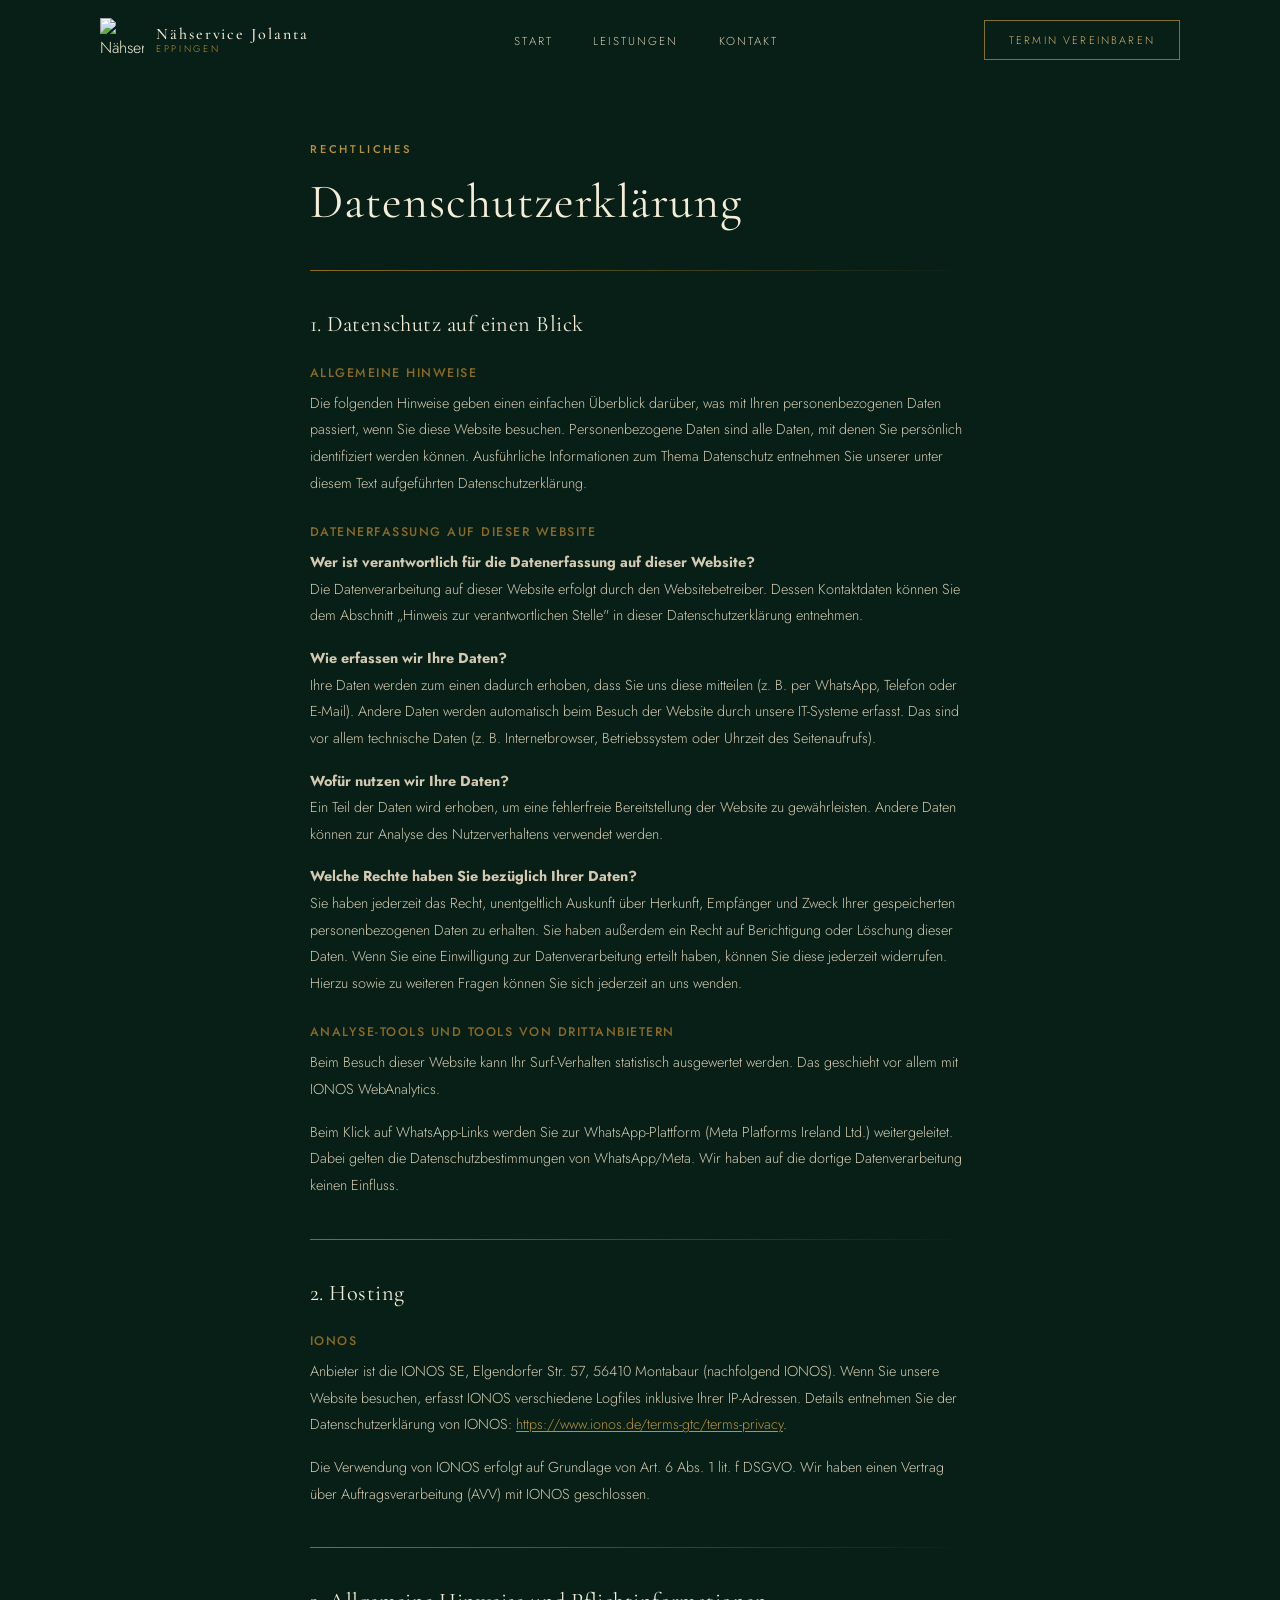
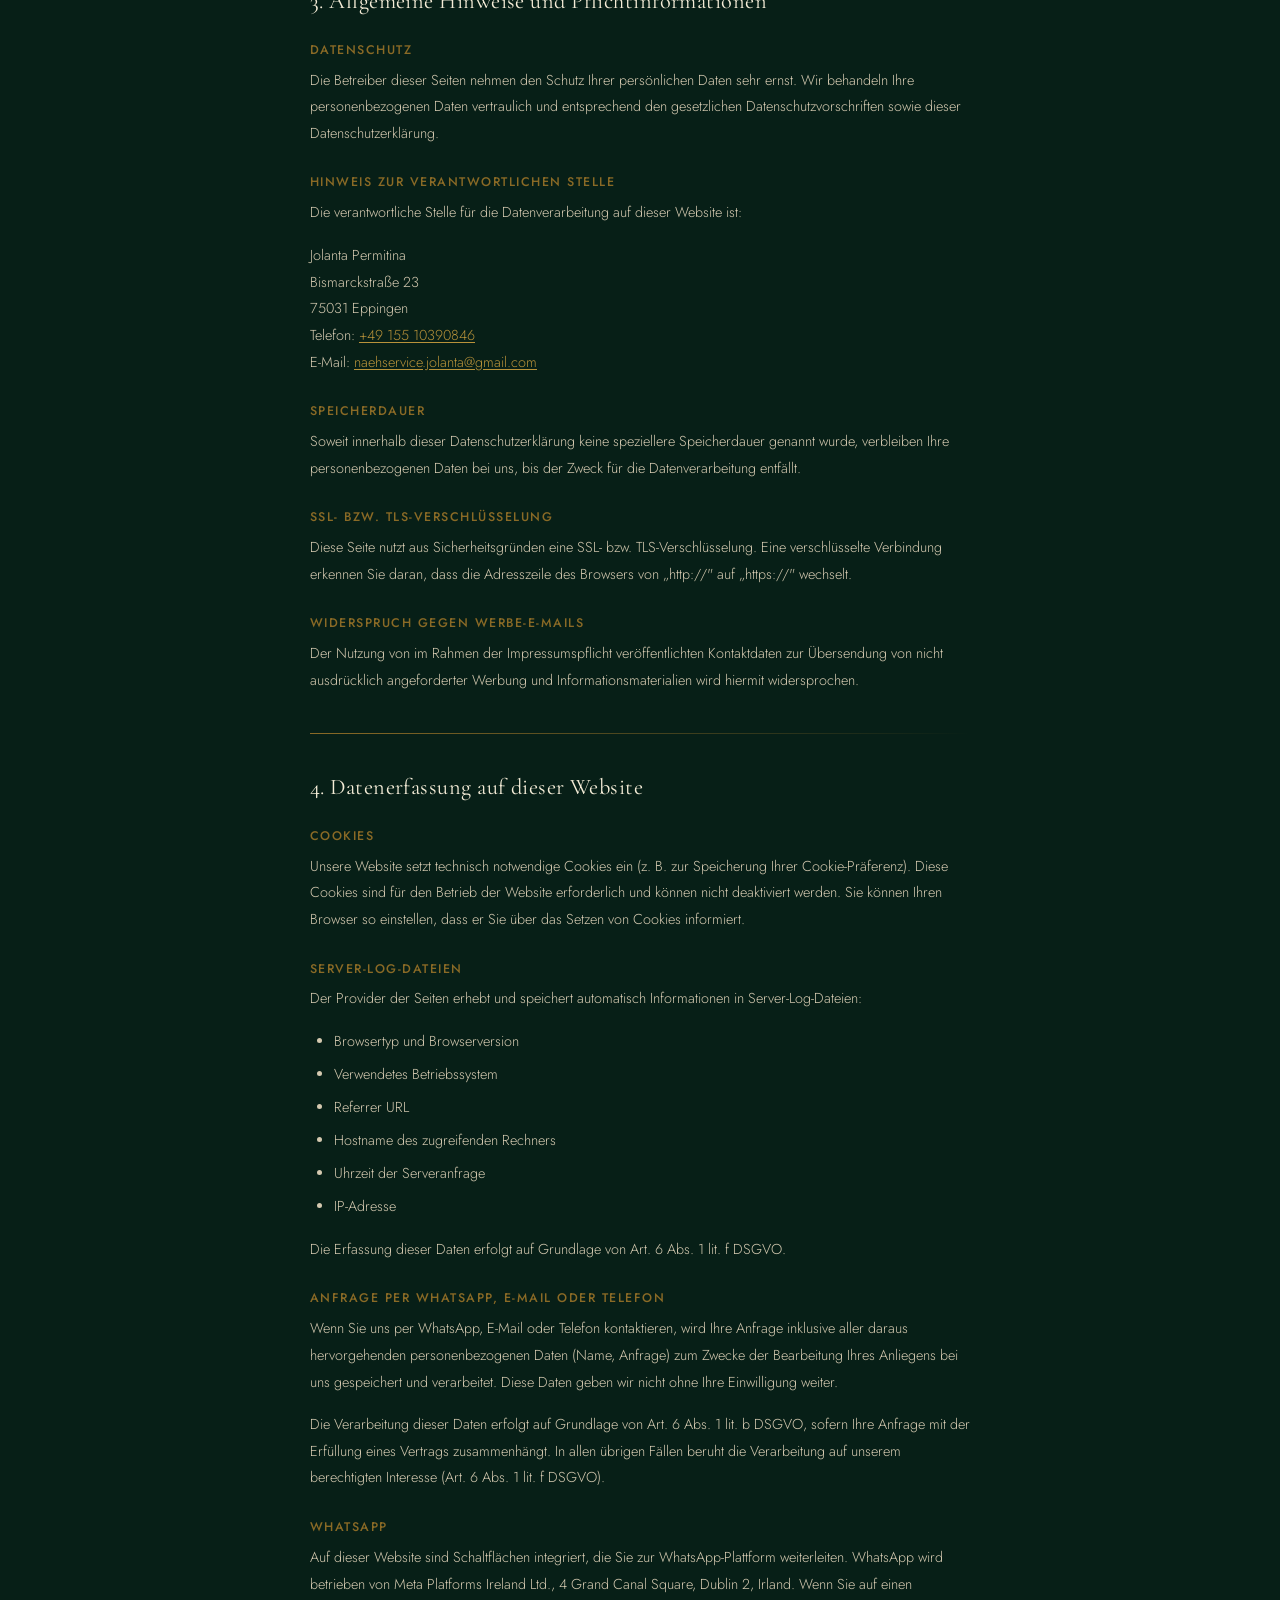
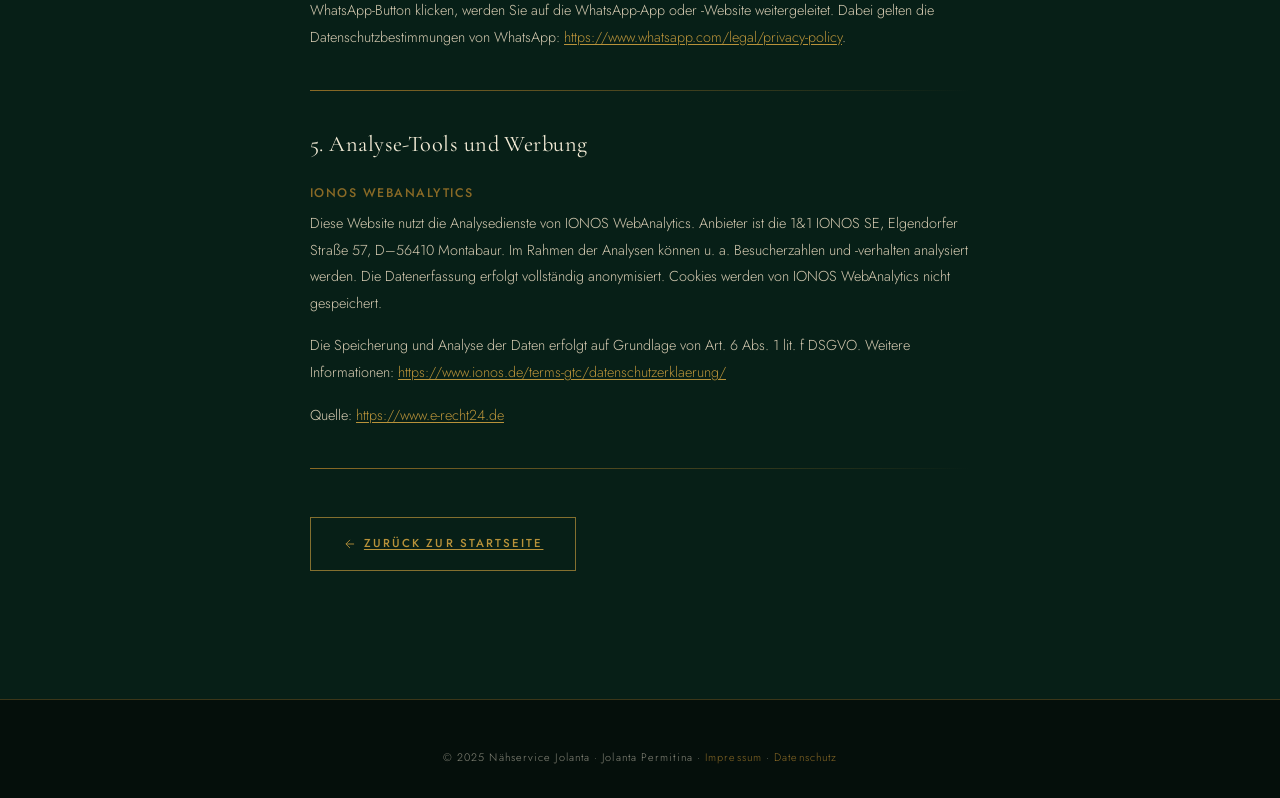
==== datenschutz.html @ b7816ca6 "feat: Premium website for Nähservice Jolanta Complete production-ready website (10,000€ boutique lev" ====
<!DOCTYPE html>
<html lang="de">
<head>
  <meta charset="UTF-8" />
  <meta name="viewport" content="width=device-width, initial-scale=1.0" />
  <title>Datenschutzerklärung · Nähservice Jolanta Eppingen</title>
  <meta name="description" content="Datenschutzerklärung von Nähservice Jolanta, Jolanta Permitina, Eppingen." />
  <meta name="robots" content="noindex, follow" />
  <link rel="canonical" href="https://naehservice-jolanta.de/datenschutz.html" />
  <link rel="icon" type="image/jpeg" href="assets/images/logo.jpg" />
  <link rel="preconnect" href="https://fonts.googleapis.com" />
  <link rel="preconnect" href="https://fonts.gstatic.com" crossorigin />
  <link rel="stylesheet" href="https://fonts.googleapis.com/css2?family=Cormorant+Garamond:ital,wght@0,300;0,400;0,500;1,400&family=Jost:wght@300;400;500&display=swap" />
  <link rel="stylesheet" href="assets/css/style.css" />
</head>
<body>

<nav id="nav" role="navigation" aria-label="Hauptnavigation">
  <div class="container nav-inner">
    <a href="index.html" class="nav-logo visible" aria-label="Zur Startseite">
      <img src="assets/images/logo.jpg" alt="Nähservice Jolanta Logo" width="44" height="44" />
      <div class="nav-logo-text">
        <span class="brand">Nähservice Jolanta</span>
        <span class="city">Eppingen</span>
      </div>
    </a>
    <ul class="nav-links" role="list">
      <li><a href="index.html#start">Start</a></li>
      <li><a href="index.html#leistungen">Leistungen</a></li>
      <li><a href="index.html#kontakt">Kontakt</a></li>
    </ul>
    <a href="index.html#kontakt" class="nav-cta">Termin vereinbaren</a>
    <button id="hamburger" class="hamburger" aria-label="Menü öffnen" aria-expanded="false" aria-controls="mobile-menu">
      <span></span><span></span><span></span>
    </button>
  </div>
</nav>

<div id="mobile-menu" role="dialog" aria-label="Navigation" aria-modal="true">
  <nav class="mobile-menu-links">
    <a href="index.html#start">Start</a>
    <a href="index.html#kontakt">Kontakt</a>
  </nav>
  <div class="mobile-menu-footer">
    <a href="impressum.html">Impressum</a>
    <a href="datenschutz.html">Datenschutz</a>
  </div>
</div>

<main class="legal-page">
  <div class="container legal-content">

    <span class="section-label">Rechtliches</span>
    <h1>Datenschutz&shy;erklärung</h1>
    <div class="legal-divider"></div>

    <h2>1. Datenschutz auf einen Blick</h2>

    <h3>Allgemeine Hinweise</h3>
    <p>
      Die folgenden Hinweise geben einen einfachen Überblick darüber, was mit Ihren personenbezogenen Daten
      passiert, wenn Sie diese Website besuchen. Personenbezogene Daten sind alle Daten, mit denen Sie
      persönlich identifiziert werden können. Ausführliche Informationen zum Thema Datenschutz entnehmen
      Sie unserer unter diesem Text aufgeführten Datenschutzerklärung.
    </p>

    <h3>Datenerfassung auf dieser Website</h3>
    <p>
      <strong>Wer ist verantwortlich für die Datenerfassung auf dieser Website?</strong><br />
      Die Datenverarbeitung auf dieser Website erfolgt durch den Websitebetreiber. Dessen Kontaktdaten
      können Sie dem Abschnitt „Hinweis zur verantwortlichen Stelle" in dieser Datenschutzerklärung entnehmen.
    </p>
    <p>
      <strong>Wie erfassen wir Ihre Daten?</strong><br />
      Ihre Daten werden zum einen dadurch erhoben, dass Sie uns diese mitteilen (z.&nbsp;B. per WhatsApp,
      Telefon oder E-Mail). Andere Daten werden automatisch beim Besuch der Website durch unsere
      IT-Systeme erfasst. Das sind vor allem technische Daten (z.&nbsp;B. Internetbrowser, Betriebssystem
      oder Uhrzeit des Seitenaufrufs).
    </p>
    <p>
      <strong>Wofür nutzen wir Ihre Daten?</strong><br />
      Ein Teil der Daten wird erhoben, um eine fehlerfreie Bereitstellung der Website zu gewährleisten.
      Andere Daten können zur Analyse des Nutzerverhaltens verwendet werden.
    </p>
    <p>
      <strong>Welche Rechte haben Sie bezüglich Ihrer Daten?</strong><br />
      Sie haben jederzeit das Recht, unentgeltlich Auskunft über Herkunft, Empfänger und Zweck Ihrer
      gespeicherten personenbezogenen Daten zu erhalten. Sie haben außerdem ein Recht auf Berichtigung
      oder Löschung dieser Daten. Wenn Sie eine Einwilligung zur Datenverarbeitung erteilt haben, können
      Sie diese jederzeit widerrufen. Hierzu sowie zu weiteren Fragen können Sie sich jederzeit an uns wenden.
    </p>

    <h3>Analyse-Tools und Tools von Drittanbietern</h3>
    <p>
      Beim Besuch dieser Website kann Ihr Surf-Verhalten statistisch ausgewertet werden. Das geschieht
      vor allem mit IONOS WebAnalytics.
    </p>
    <p>
      Beim Klick auf WhatsApp-Links werden Sie zur WhatsApp-Plattform (Meta Platforms Ireland Ltd.)
      weitergeleitet. Dabei gelten die Datenschutzbestimmungen von WhatsApp/Meta. Wir haben auf die
      dortige Datenverarbeitung keinen Einfluss.
    </p>

    <div class="legal-divider"></div>

    <h2>2. Hosting</h2>

    <h3>IONOS</h3>
    <p>
      Anbieter ist die IONOS SE, Elgendorfer Str. 57, 56410 Montabaur (nachfolgend IONOS). Wenn Sie
      unsere Website besuchen, erfasst IONOS verschiedene Logfiles inklusive Ihrer IP-Adressen.
      Details entnehmen Sie der Datenschutzerklärung von IONOS:
      <a href="https://www.ionos.de/terms-gtc/terms-privacy" target="_blank" rel="noopener noreferrer">https://www.ionos.de/terms-gtc/terms-privacy</a>.
    </p>
    <p>
      Die Verwendung von IONOS erfolgt auf Grundlage von Art. 6 Abs. 1 lit. f DSGVO. Wir haben einen
      Vertrag über Auftragsverarbeitung (AVV) mit IONOS geschlossen.
    </p>

    <div class="legal-divider"></div>

    <h2>3. Allgemeine Hinweise und Pflichtinformationen</h2>

    <h3>Datenschutz</h3>
    <p>
      Die Betreiber dieser Seiten nehmen den Schutz Ihrer persönlichen Daten sehr ernst. Wir behandeln Ihre
      personenbezogenen Daten vertraulich und entsprechend den gesetzlichen Datenschutzvorschriften sowie
      dieser Datenschutzerklärung.
    </p>

    <h3>Hinweis zur verantwortlichen Stelle</h3>
    <p>
      Die verantwortliche Stelle für die Datenverarbeitung auf dieser Website ist:
    </p>
    <p>
      Jolanta Permitina<br />
      Bismarckstraße 23<br />
      75031 Eppingen<br />
      Telefon: <a href="tel:+4915510390846">+49 155 10390846</a><br />
      E-Mail: <a href="mailto:naehservice.jolanta@gmail.com">naehservice.jolanta@gmail.com</a>
    </p>

    <h3>Speicherdauer</h3>
    <p>
      Soweit innerhalb dieser Datenschutzerklärung keine speziellere Speicherdauer genannt wurde,
      verbleiben Ihre personenbezogenen Daten bei uns, bis der Zweck für die Datenverarbeitung entfällt.
    </p>

    <h3>SSL- bzw. TLS-Verschlüsselung</h3>
    <p>
      Diese Seite nutzt aus Sicherheitsgründen eine SSL- bzw. TLS-Verschlüsselung. Eine verschlüsselte
      Verbindung erkennen Sie daran, dass die Adresszeile des Browsers von „http://" auf „https://" wechselt.
    </p>

    <h3>Widerspruch gegen Werbe-E-Mails</h3>
    <p>
      Der Nutzung von im Rahmen der Impressumspflicht veröffentlichten Kontaktdaten zur Übersendung von
      nicht ausdrücklich angeforderter Werbung und Informationsmaterialien wird hiermit widersprochen.
    </p>

    <div class="legal-divider"></div>

    <h2>4. Datenerfassung auf dieser Website</h2>

    <h3>Cookies</h3>
    <p>
      Unsere Website setzt technisch notwendige Cookies ein (z.&nbsp;B. zur Speicherung Ihrer Cookie-Präferenz).
      Diese Cookies sind für den Betrieb der Website erforderlich und können nicht deaktiviert werden.
      Sie können Ihren Browser so einstellen, dass er Sie über das Setzen von Cookies informiert.
    </p>

    <h3>Server-Log-Dateien</h3>
    <p>Der Provider der Seiten erhebt und speichert automatisch Informationen in Server-Log-Dateien:</p>
    <ul>
      <li>Browsertyp und Browserversion</li>
      <li>Verwendetes Betriebssystem</li>
      <li>Referrer URL</li>
      <li>Hostname des zugreifenden Rechners</li>
      <li>Uhrzeit der Serveranfrage</li>
      <li>IP-Adresse</li>
    </ul>
    <p>
      Die Erfassung dieser Daten erfolgt auf Grundlage von Art. 6 Abs. 1 lit. f DSGVO.
    </p>

    <h3>Anfrage per WhatsApp, E-Mail oder Telefon</h3>
    <p>
      Wenn Sie uns per WhatsApp, E-Mail oder Telefon kontaktieren, wird Ihre Anfrage inklusive aller daraus
      hervorgehenden personenbezogenen Daten (Name, Anfrage) zum Zwecke der Bearbeitung Ihres Anliegens
      bei uns gespeichert und verarbeitet. Diese Daten geben wir nicht ohne Ihre Einwilligung weiter.
    </p>
    <p>
      Die Verarbeitung dieser Daten erfolgt auf Grundlage von Art. 6 Abs. 1 lit. b DSGVO, sofern Ihre
      Anfrage mit der Erfüllung eines Vertrags zusammenhängt. In allen übrigen Fällen beruht die
      Verarbeitung auf unserem berechtigten Interesse (Art. 6 Abs. 1 lit. f DSGVO).
    </p>

    <h3>WhatsApp</h3>
    <p>
      Auf dieser Website sind Schaltflächen integriert, die Sie zur WhatsApp-Plattform weiterleiten.
      WhatsApp wird betrieben von Meta Platforms Ireland Ltd., 4 Grand Canal Square, Dublin 2, Irland.
      Wenn Sie auf einen WhatsApp-Button klicken, werden Sie auf die WhatsApp-App oder -Website
      weitergeleitet. Dabei gelten die Datenschutzbestimmungen von WhatsApp:
      <a href="https://www.whatsapp.com/legal/privacy-policy" target="_blank" rel="noopener noreferrer">https://www.whatsapp.com/legal/privacy-policy</a>.
    </p>

    <div class="legal-divider"></div>

    <h2>5. Analyse-Tools und Werbung</h2>

    <h3>IONOS WebAnalytics</h3>
    <p>
      Diese Website nutzt die Analysedienste von IONOS WebAnalytics. Anbieter ist die 1&amp;1 IONOS SE,
      Elgendorfer Straße 57, D–56410 Montabaur. Im Rahmen der Analysen können u.&nbsp;a. Besucherzahlen
      und -verhalten analysiert werden. Die Datenerfassung erfolgt vollständig anonymisiert.
      Cookies werden von IONOS WebAnalytics nicht gespeichert.
    </p>
    <p>
      Die Speicherung und Analyse der Daten erfolgt auf Grundlage von Art. 6 Abs. 1 lit. f DSGVO.
      Weitere Informationen:
      <a href="https://www.ionos.de/terms-gtc/datenschutzerklaerung/" target="_blank" rel="noopener noreferrer">https://www.ionos.de/terms-gtc/datenschutzerklaerung/</a>
    </p>
    <p>
      Quelle: <a href="https://www.e-recht24.de" target="_blank" rel="noopener noreferrer">https://www.e-recht24.de</a>
    </p>

    <div class="legal-divider"></div>

    <div style="margin-top: 3rem;">
      <a href="index.html" class="btn btn-outline" style="font-size:0.72rem;">
        <svg width="14" height="14" viewBox="0 0 24 24" fill="none" stroke="currentColor" stroke-width="1.5" aria-hidden="true">
          <path d="M19 12H5M5 12l7-7M5 12l7 7"/>
        </svg>
        <span>Zurück zur Startseite</span>
      </a>
    </div>

  </div>
</main>

<footer role="contentinfo">
  <div class="container footer-inner">
    <p class="footer-copy">
      &copy; 2025 Nähservice Jolanta · Jolanta Permitina ·
      <a href="impressum.html">Impressum</a> ·
      <a href="datenschutz.html">Datenschutz</a>
    </p>
  </div>
</footer>

<script src="assets/js/main.js"></script>
</body>
</html>
---- assets/css/style.css ----
/* ============================================================
   NÄHSERVICE JOLANTA — Premium Stylesheet
   naehservice-jolanta.de
   ============================================================ */

/* ── Fonts ── */
@import url('https://fonts.googleapis.com/css2?family=Cormorant+Garamond:ital,wght@0,300;0,400;0,500;0,600;0,700;1,300;1,400;1,500;1,600&family=Jost:wght@300;400;500&display=swap');

/* ── Custom Properties ── */
:root {
  --green-deepest:  #050F0B;
  --green-deep:     #071F17;
  --green-primary:  #0A3728;
  --green-mid:      #0D4332;
  --green-light:    #134D3A;
  --gold:           #B8923A;
  --gold-light:     #D4AF6B;
  --gold-pale:      #E8D4A0;
  --gold-dim:       #8A6A26;
  --cream:          #F5EDD8;
  --cream-light:    #FAF6EE;
  --cream-dim:      #D4C9B0;
  --text-muted:     rgba(245, 237, 216, 0.55);
  --border-gold:    rgba(184, 146, 58, 0.3);
  --border-gold-hover: rgba(184, 146, 58, 0.7);

  --font-serif:  'Cormorant Garamond', Georgia, serif;
  --font-sans:   'Jost', system-ui, sans-serif;

  --nav-height: 80px;
  --section-pad: clamp(80px, 10vw, 140px);
  --content-max: 1200px;

  --ease-luxury: cubic-bezier(0.25, 0.46, 0.45, 0.94);
  --ease-in-luxury: cubic-bezier(0.55, 0.055, 0.675, 0.19);
  --trans-base: 0.4s var(--ease-luxury);
}

/* ── Reset & Base ── */
*, *::before, *::after { box-sizing: border-box; margin: 0; padding: 0; }

html {
  scroll-behavior: smooth;
  font-size: 16px;
  -webkit-text-size-adjust: 100%;
}

body {
  background-color: var(--green-deep);
  color: var(--cream);
  font-family: var(--font-sans);
  font-weight: 300;
  line-height: 1.7;
  overflow-x: hidden;
}

img { display: block; max-width: 100%; height: auto; }
a { color: inherit; text-decoration: none; }
button { cursor: pointer; border: none; background: none; font: inherit; }
ul { list-style: none; }

/* ── Scrollbar ── */
::-webkit-scrollbar { width: 6px; }
::-webkit-scrollbar-track { background: var(--green-deepest); }
::-webkit-scrollbar-thumb { background: var(--gold-dim); border-radius: 3px; }

/* ── Selection ── */
::selection { background: var(--gold); color: var(--green-deepest); }

/* ── Typography Scale ── */
.serif { font-family: var(--font-serif); }

h1, h2, h3, h4 {
  font-family: var(--font-serif);
  font-weight: 400;
  line-height: 1.15;
  letter-spacing: 0.02em;
}

/* ── Section Label ── */
.section-label {
  display: block;
  font-family: var(--font-sans);
  font-size: 0.7rem;
  font-weight: 500;
  letter-spacing: 0.25em;
  text-transform: uppercase;
  color: var(--gold);
  margin-bottom: 1rem;
}

/* ── Gold Divider ── */
.gold-line {
  display: flex;
  align-items: center;
  gap: 1rem;
  margin: 1.5rem 0;
}
.gold-line::before,
.gold-line::after {
  content: '';
  flex: 1;
  height: 1px;
  background: linear-gradient(90deg, transparent, var(--gold), transparent);
}
.gold-line-icon {
  color: var(--gold);
  font-size: 0.6rem;
  letter-spacing: 0.2em;
}

/* ── Section Header ── */
.section-header {
  text-align: center;
  margin-bottom: clamp(48px, 6vw, 80px);
}
.section-header h2 {
  font-size: clamp(2.2rem, 5vw, 3.8rem);
  color: var(--cream);
  margin-bottom: 0.5rem;
}
.section-header p {
  color: var(--text-muted);
  font-size: 1.05rem;
  max-width: 520px;
  margin: 0 auto;
  font-weight: 300;
}

/* ── Container ── */
.container {
  width: 100%;
  max-width: var(--content-max);
  margin: 0 auto;
  padding: 0 clamp(20px, 5vw, 60px);
}

/* ── CTA Buttons ── */
.btn {
  display: inline-flex;
  align-items: center;
  gap: 0.6em;
  font-family: var(--font-sans);
  font-size: 0.78rem;
  font-weight: 500;
  letter-spacing: 0.18em;
  text-transform: uppercase;
  padding: 1rem 2rem;
  transition: var(--trans-base);
  position: relative;
  overflow: hidden;
}

.btn-primary {
  background: var(--gold);
  color: var(--green-deepest);
}
.btn-primary::before {
  content: '';
  position: absolute;
  inset: 0;
  background: var(--gold-light);
  transform: translateX(-101%);
  transition: transform 0.4s var(--ease-luxury);
}
.btn-primary:hover::before { transform: translateX(0); }
.btn-primary span { position: relative; z-index: 1; }

.btn-outline {
  border: 1px solid var(--border-gold-hover);
  color: var(--cream);
}
.btn-outline::before {
  content: '';
  position: absolute;
  inset: 0;
  background: rgba(184, 146, 58, 0.08);
  transform: scaleX(0);
  transition: transform 0.4s var(--ease-luxury);
}
.btn-outline:hover { border-color: var(--gold); color: var(--gold-light); }
.btn-outline:hover::before { transform: scaleX(1); }
.btn-outline span { position: relative; z-index: 1; }

.btn svg { flex-shrink: 0; position: relative; z-index: 1; }

/* ═══════════════════════════════════════════════
   NAVIGATION
═══════════════════════════════════════════════ */
#nav {
  position: fixed;
  top: 0; left: 0; right: 0;
  z-index: 1000;
  height: var(--nav-height);
  display: flex;
  align-items: center;
  transition: background 0.5s var(--ease-luxury),
              backdrop-filter 0.5s var(--ease-luxury),
              box-shadow 0.5s var(--ease-luxury);
}

#nav.scrolled {
  background: rgba(7, 31, 23, 0.92);
  backdrop-filter: blur(20px) saturate(1.4);
  -webkit-backdrop-filter: blur(20px) saturate(1.4);
  box-shadow: 0 1px 0 var(--border-gold);
}

.nav-inner {
  display: flex;
  align-items: center;
  justify-content: space-between;
  width: 100%;
}

.nav-logo {
  display: flex;
  align-items: center;
  gap: 0.75rem;
  opacity: 0;
  transform: translateY(-8px);
  transition: opacity 0.6s var(--ease-luxury), transform 0.6s var(--ease-luxury);
}
.nav-logo.visible { opacity: 1; transform: translateY(0); }

.nav-logo img {
  height: 44px;
  width: 44px;
  object-fit: contain;
}
.nav-logo-text {
  display: flex;
  flex-direction: column;
  line-height: 1;
}
.nav-logo-text .brand {
  font-family: var(--font-serif);
  font-size: 1rem;
  font-weight: 500;
  letter-spacing: 0.12em;
  color: var(--cream);
}
.nav-logo-text .city {
  font-size: 0.6rem;
  letter-spacing: 0.28em;
  text-transform: uppercase;
  color: var(--gold);
  margin-top: 3px;
}

.nav-links {
  display: flex;
  align-items: center;
  gap: 2.5rem;
}
.nav-links a {
  font-size: 0.72rem;
  letter-spacing: 0.18em;
  text-transform: uppercase;
  color: var(--cream-dim);
  transition: color var(--trans-base);
  position: relative;
}
.nav-links a::after {
  content: '';
  position: absolute;
  bottom: -4px;
  left: 0; right: 0;
  height: 1px;
  background: var(--gold);
  transform: scaleX(0);
  transform-origin: left;
  transition: transform 0.35s var(--ease-luxury);
}
.nav-links a:hover { color: var(--gold-light); }
.nav-links a:hover::after { transform: scaleX(1); }

.nav-cta {
  padding: 0.6rem 1.5rem;
  font-size: 0.68rem;
  letter-spacing: 0.2em;
  border: 1px solid var(--border-gold-hover);
  color: var(--gold-light);
  text-transform: uppercase;
  transition: var(--trans-base);
}
.nav-cta:hover {
  background: var(--gold);
  color: var(--green-deepest);
  border-color: var(--gold);
}

.hamburger {
  display: none;
  flex-direction: column;
  justify-content: center;
  gap: 6px;
  width: 36px;
  height: 36px;
  cursor: pointer;
  padding: 4px;
}
.hamburger span {
  display: block;
  height: 1px;
  background: var(--cream);
  transition: var(--trans-base);
}
.hamburger span:nth-child(2) { width: 70%; margin-left: auto; }
.hamburger.open span:nth-child(1) { transform: rotate(45deg) translate(5px, 5px); }
.hamburger.open span:nth-child(2) { opacity: 0; transform: translateX(10px); }
.hamburger.open span:nth-child(3) { transform: rotate(-45deg) translate(5px, -5px); }

/* ── Mobile Menu ── */
#mobile-menu {
  display: none;
  position: fixed;
  inset: 0;
  z-index: 999;
  background: var(--green-deepest);
  flex-direction: column;
  align-items: center;
  justify-content: center;
  gap: 2.5rem;
  opacity: 0;
  transition: opacity 0.4s var(--ease-luxury);
}
#mobile-menu.open {
  display: flex;
  opacity: 1;
}
.mobile-menu-links {
  display: flex;
  flex-direction: column;
  align-items: center;
  gap: 2rem;
}
.mobile-menu-links a {
  font-family: var(--font-serif);
  font-size: clamp(1.8rem, 7vw, 2.8rem);
  color: var(--cream-dim);
  transition: color var(--trans-base);
}
.mobile-menu-links a:hover { color: var(--gold); }
.mobile-menu-footer {
  text-align: center;
}
.mobile-menu-footer a {
  display: block;
  font-size: 0.7rem;
  letter-spacing: 0.2em;
  text-transform: uppercase;
  color: var(--text-muted);
  margin-top: 0.5rem;
  transition: color var(--trans-base);
}
.mobile-menu-footer a:hover { color: var(--gold); }

/* ═══════════════════════════════════════════════
   HERO
═══════════════════════════════════════════════ */
#hero {
  position: relative;
  min-height: 100dvh;
  display: flex;
  align-items: center;
  justify-content: center;
  overflow: hidden;
  background: var(--green-deepest);
}

/* Background texture */
#hero::before {
  content: '';
  position: absolute;
  inset: 0;
  background:
    radial-gradient(ellipse 60% 60% at 50% 50%, rgba(10, 55, 40, 0.6) 0%, transparent 70%),
    radial-gradient(ellipse 30% 30% at 80% 20%, rgba(184, 146, 58, 0.05) 0%, transparent 60%);
  z-index: 0;
}

/* ── Video Stage ── */
#hero-video-stage {
  position: absolute;
  inset: 0;
  display: flex;
  align-items: center;
  justify-content: center;
  z-index: 2;
  background: var(--green-deepest);
  transition: opacity 0.8s var(--ease-luxury);
}
#hero-video-stage.hidden {
  opacity: 0;
  pointer-events: none;
}
#hero-video {
  width: min(600px, 90vw);
  height: auto;
  object-fit: contain;
}

/* ── Hero Content ── */
#hero-content {
  position: relative;
  z-index: 3;
  text-align: center;
  padding: calc(var(--nav-height) + 2rem) clamp(20px, 5vw, 60px) 4rem;
  width: 100%;
  max-width: var(--content-max);
  opacity: 0;
  transform: translateY(30px);
  transition: opacity 1s var(--ease-luxury), transform 1s var(--ease-luxury);
  pointer-events: none;
}
#hero-content.visible {
  opacity: 1;
  transform: translateY(0);
  pointer-events: auto;
}

.hero-eyebrow {
  font-size: 0.68rem;
  letter-spacing: 0.35em;
  text-transform: uppercase;
  color: var(--gold);
  margin-bottom: 1.5rem;
  opacity: 0;
  transform: translateY(12px);
  transition: opacity 0.7s 0.2s var(--ease-luxury), transform 0.7s 0.2s var(--ease-luxury);
}
#hero-content.visible .hero-eyebrow { opacity: 1; transform: translateY(0); }

.hero-title {
  font-family: var(--font-serif);
  font-size: clamp(2.8rem, 8vw, 6rem);
  font-weight: 300;
  color: var(--cream);
  letter-spacing: 0.08em;
  line-height: 1.1;
  margin-bottom: 1.5rem;
  opacity: 0;
  transform: translateY(16px);
  transition: opacity 0.8s 0.35s var(--ease-luxury), transform 0.8s 0.35s var(--ease-luxury);
}
#hero-content.visible .hero-title { opacity: 1; transform: translateY(0); }

.hero-taglines {
  display: flex;
  align-items: center;
  justify-content: center;
  gap: 1.2rem;
  font-size: clamp(0.8rem, 2vw, 1rem);
  letter-spacing: 0.12em;
  color: var(--gold-light);
  margin-bottom: 2rem;
  flex-wrap: wrap;
  opacity: 0;
  transform: translateY(12px);
  transition: opacity 0.7s 0.5s var(--ease-luxury), transform 0.7s 0.5s var(--ease-luxury);
}
#hero-content.visible .hero-taglines { opacity: 1; transform: translateY(0); }
.hero-taglines .sep { color: var(--gold-dim); }

.hero-location {
  font-size: 0.65rem;
  letter-spacing: 0.35em;
  text-transform: uppercase;
  color: var(--text-muted);
  margin-bottom: 2.5rem;
  opacity: 0;
  transition: opacity 0.7s 0.65s var(--ease-luxury);
}
#hero-content.visible .hero-location { opacity: 1; }

.hero-description {
  font-size: clamp(0.95rem, 2vw, 1.1rem);
  color: var(--text-muted);
  max-width: 540px;
  margin: 0 auto 3rem;
  line-height: 1.8;
  font-weight: 300;
  opacity: 0;
  transform: translateY(10px);
  transition: opacity 0.7s 0.75s var(--ease-luxury), transform 0.7s 0.75s var(--ease-luxury);
}
#hero-content.visible .hero-description { opacity: 1; transform: translateY(0); }

.hero-ctas {
  display: flex;
  align-items: center;
  justify-content: center;
  gap: 1rem;
  flex-wrap: wrap;
  margin-bottom: 3.5rem;
  opacity: 0;
  transform: translateY(10px);
  transition: opacity 0.7s 0.9s var(--ease-luxury), transform 0.7s 0.9s var(--ease-luxury);
}
#hero-content.visible .hero-ctas { opacity: 1; transform: translateY(0); }

.hero-trust {
  font-family: var(--font-serif);
  font-size: clamp(0.9rem, 2vw, 1.1rem);
  font-style: italic;
  color: var(--text-muted);
  max-width: 480px;
  margin: 0 auto;
  opacity: 0;
  transition: opacity 0.7s 1.05s var(--ease-luxury);
}
#hero-content.visible .hero-trust { opacity: 1; }

/* ── Scroll Indicator ── */
.scroll-indicator {
  position: absolute;
  bottom: 2rem;
  left: 50%;
  transform: translateX(-50%);
  z-index: 4;
  display: flex;
  flex-direction: column;
  align-items: center;
  gap: 0.5rem;
  color: var(--text-muted);
  font-size: 0.6rem;
  letter-spacing: 0.25em;
  text-transform: uppercase;
  opacity: 0;
  transition: opacity 0.7s 1.3s var(--ease-luxury);
}
#hero-content.visible .scroll-indicator { opacity: 1; }
.scroll-indicator .arrow {
  width: 1px;
  height: 40px;
  background: linear-gradient(to bottom, var(--gold), transparent);
  animation: scrollPulse 2s ease-in-out infinite;
}
@keyframes scrollPulse {
  0%, 100% { opacity: 0.4; transform: scaleY(1); }
  50% { opacity: 1; transform: scaleY(1.15); }
}

/* ═══════════════════════════════════════════════
   LEISTUNGEN
═══════════════════════════════════════════════ */
#leistungen {
  padding: var(--section-pad) 0;
  background: var(--green-deep);
  position: relative;
}
#leistungen::before {
  content: '';
  position: absolute;
  top: 0; left: 0; right: 0;
  height: 1px;
  background: linear-gradient(90deg, transparent, var(--gold-dim), transparent);
}

.services-grid {
  display: grid;
  grid-template-columns: repeat(auto-fit, minmax(260px, 1fr));
  gap: 1.5px;
  background: var(--border-gold);
  border: 1px solid var(--border-gold);
  margin-bottom: 3rem;
}

.service-category {
  background: var(--green-deep);
  padding: 2.5rem;
  transition: background var(--trans-base);
}
.service-category:hover {
  background: rgba(10, 55, 40, 0.8);
}

.service-category-icon {
  width: 36px;
  height: 1px;
  background: var(--gold);
  margin-bottom: 1.5rem;
  transition: width 0.5s var(--ease-luxury);
}
.service-category:hover .service-category-icon { width: 56px; }

.service-category h3 {
  font-size: 1.3rem;
  font-weight: 400;
  color: var(--cream);
  margin-bottom: 1.5rem;
  letter-spacing: 0.03em;
}

.service-items { display: flex; flex-direction: column; gap: 0.7rem; }

.service-item {
  display: flex;
  justify-content: space-between;
  align-items: baseline;
  gap: 1rem;
  padding-bottom: 0.7rem;
  border-bottom: 1px solid rgba(184, 146, 58, 0.1);
  transition: border-color var(--trans-base);
}
.service-item:last-child { border-bottom: none; padding-bottom: 0; }
.service-category:hover .service-item { border-color: rgba(184, 146, 58, 0.2); }

.service-name {
  font-size: 0.88rem;
  color: var(--cream-dim);
  flex: 1;
}
.service-price {
  font-family: var(--font-serif);
  font-size: 1rem;
  color: var(--gold-light);
  white-space: nowrap;
  font-weight: 400;
}

.service-category.wide {
  grid-column: 1 / -1;
}
.service-category.wide .service-items {
  display: grid;
  grid-template-columns: repeat(auto-fill, minmax(220px, 1fr));
  gap: 0.7rem 2rem;
}

.services-note {
  text-align: center;
  padding: 2.5rem;
  border: 1px solid var(--border-gold);
  max-width: 700px;
  margin: 0 auto;
}
.services-note p {
  font-family: var(--font-serif);
  font-size: 1.05rem;
  font-style: italic;
  color: var(--cream-dim);
  line-height: 1.8;
}
.services-note strong {
  color: var(--gold-light);
  font-style: normal;
  font-weight: 400;
}

/* ═══════════════════════════════════════════════
   ARBEITEN / GALLERY
═══════════════════════════════════════════════ */
#arbeiten {
  padding: var(--section-pad) 0;
  background: var(--green-primary);
  position: relative;
}
#arbeiten::before {
  content: '';
  position: absolute;
  top: 0; left: 0; right: 0;
  height: 1px;
  background: linear-gradient(90deg, transparent, var(--gold-dim), transparent);
}

.gallery-filter {
  display: flex;
  align-items: center;
  justify-content: center;
  gap: 0.5rem;
  flex-wrap: wrap;
  margin-bottom: 3rem;
}
.filter-btn {
  font-family: var(--font-sans);
  font-size: 0.68rem;
  letter-spacing: 0.18em;
  text-transform: uppercase;
  color: var(--text-muted);
  padding: 0.5rem 1.2rem;
  border: 1px solid transparent;
  transition: var(--trans-base);
}
.filter-btn:hover, .filter-btn.active {
  color: var(--gold-light);
  border-color: var(--border-gold-hover);
}

.gallery-grid {
  display: grid;
  grid-template-columns: repeat(3, 1fr);
  gap: 1.5px;
  background: var(--border-gold);
  border: 1px solid var(--border-gold);
}

.gallery-card {
  position: relative;
  aspect-ratio: 4/5;
  background: var(--green-deep);
  overflow: hidden;
  cursor: pointer;
}
.gallery-card-inner {
  position: absolute;
  inset: 0;
  display: flex;
  flex-direction: column;
  align-items: center;
  justify-content: center;
  gap: 1rem;
}
.gallery-placeholder-icon {
  width: 48px;
  height: 48px;
  border: 1px solid var(--border-gold);
  border-radius: 50%;
  display: flex;
  align-items: center;
  justify-content: center;
  color: var(--gold-dim);
  transition: var(--trans-base);
}
.gallery-card:hover .gallery-placeholder-icon {
  border-color: var(--gold);
  color: var(--gold);
}
.gallery-placeholder-label {
  font-size: 0.65rem;
  letter-spacing: 0.2em;
  text-transform: uppercase;
  color: var(--text-muted);
}
.gallery-placeholder-tag {
  font-family: var(--font-serif);
  font-size: 0.95rem;
  color: var(--cream-dim);
}

.gallery-overlay {
  position: absolute;
  inset: 0;
  background: rgba(7, 31, 23, 0.85);
  display: flex;
  flex-direction: column;
  align-items: center;
  justify-content: center;
  gap: 0.5rem;
  opacity: 0;
  transition: opacity var(--trans-base);
}
.gallery-card:hover .gallery-overlay { opacity: 1; }
.gallery-overlay span {
  font-size: 0.65rem;
  letter-spacing: 0.2em;
  text-transform: uppercase;
  color: var(--gold);
}
.gallery-overlay p {
  font-family: var(--font-serif);
  font-size: 1.1rem;
  color: var(--cream);
}

/* ── Reviews ── */
.reviews-section {
  margin-top: clamp(60px, 8vw, 100px);
}
.reviews-grid {
  display: grid;
  grid-template-columns: repeat(auto-fit, minmax(280px, 1fr));
  gap: 1.5px;
  background: var(--border-gold);
  border: 1px solid var(--border-gold);
}
.review-card {
  background: var(--green-primary);
  padding: 2.5rem;
  position: relative;
}
.review-stars {
  display: flex;
  gap: 0.25rem;
  margin-bottom: 1.2rem;
}
.star { color: var(--gold); font-size: 0.8rem; }
.review-text {
  font-family: var(--font-serif);
  font-size: 1.05rem;
  font-style: italic;
  color: var(--cream-dim);
  line-height: 1.8;
  margin-bottom: 1.5rem;
}
.review-author {
  font-size: 0.72rem;
  letter-spacing: 0.15em;
  text-transform: uppercase;
  color: var(--gold-dim);
}
.review-placeholder-note {
  font-size: 0.6rem;
  letter-spacing: 0.1em;
  color: var(--text-muted);
  margin-top: 0.3rem;
  font-style: italic;
}

/* ═══════════════════════════════════════════════
   ÜBER MICH
═══════════════════════════════════════════════ */
#ueber-mich {
  padding: var(--section-pad) 0;
  background: var(--green-deep);
  position: relative;
}
#ueber-mich::before {
  content: '';
  position: absolute;
  top: 0; left: 0; right: 0;
  height: 1px;
  background: linear-gradient(90deg, transparent, var(--gold-dim), transparent);
}

.about-grid {
  display: grid;
  grid-template-columns: 1fr 1.2fr;
  gap: clamp(40px, 6vw, 80px);
  align-items: center;
}

.about-image-wrap {
  position: relative;
}
.about-image-frame {
  position: relative;
}
.about-image-frame::before {
  content: '';
  position: absolute;
  top: -16px; left: -16px;
  right: 16px; bottom: 16px;
  border: 1px solid var(--border-gold);
  z-index: 0;
  transition: var(--trans-base);
}
.about-image-wrap:hover .about-image-frame::before {
  top: -20px; left: -20px;
  border-color: var(--gold);
}
.about-image-frame::after {
  content: '';
  position: absolute;
  bottom: -16px; right: -16px;
  top: 16px; left: 16px;
  border: 1px solid rgba(184, 146, 58, 0.15);
  z-index: 0;
}
.about-img {
  position: relative;
  z-index: 1;
  width: 100%;
  height: clamp(380px, 50vw, 560px);
  object-fit: cover;
  object-position: center top;
  filter: grayscale(15%) contrast(1.05);
}

.about-badge {
  position: absolute;
  bottom: -1rem;
  right: -1rem;
  z-index: 2;
  background: var(--green-deepest);
  border: 1px solid var(--border-gold);
  padding: 1rem 1.3rem;
  text-align: center;
}
.about-badge-num {
  display: block;
  font-family: var(--font-serif);
  font-size: 2rem;
  font-weight: 400;
  color: var(--gold);
  line-height: 1;
}
.about-badge-label {
  display: block;
  font-size: 0.58rem;
  letter-spacing: 0.18em;
  text-transform: uppercase;
  color: var(--text-muted);
  margin-top: 0.3rem;
}

.about-content { padding: 1rem 0; }

.about-content h2 {
  font-size: clamp(2rem, 4vw, 3rem);
  color: var(--cream);
  margin-bottom: 0.5rem;
}
.about-content .subtitle {
  font-family: var(--font-serif);
  font-size: 1.2rem;
  font-style: italic;
  color: var(--gold-light);
  margin-bottom: 2rem;
}

.about-content p {
  color: var(--cream-dim);
  font-size: 0.95rem;
  line-height: 1.9;
  margin-bottom: 1.2rem;
  font-weight: 300;
}

.about-education {
  margin: 2rem 0;
  padding: 1.5rem;
  border-left: 2px solid var(--gold);
  background: rgba(184, 146, 58, 0.04);
}
.about-education .edu-label {
  font-size: 0.62rem;
  letter-spacing: 0.22em;
  text-transform: uppercase;
  color: var(--gold);
  margin-bottom: 0.5rem;
}
.about-education .edu-degree {
  font-family: var(--font-serif);
  font-size: 1.05rem;
  color: var(--cream);
  font-weight: 400;
  margin-bottom: 0.3rem;
}
.about-education .edu-uni {
  font-size: 0.85rem;
  color: var(--text-muted);
}

.about-languages {
  display: flex;
  gap: 0.8rem;
  flex-wrap: wrap;
  margin-top: 1.5rem;
}
.lang-tag {
  font-size: 0.62rem;
  letter-spacing: 0.2em;
  text-transform: uppercase;
  padding: 0.4rem 0.9rem;
  border: 1px solid var(--border-gold);
  color: var(--gold-dim);
  transition: var(--trans-base);
}
.lang-tag:hover { border-color: var(--gold); color: var(--gold-light); }

/* ── Values ── */
.about-values {
  display: grid;
  grid-template-columns: repeat(3, 1fr);
  gap: 1.5px;
  background: var(--border-gold);
  border: 1px solid var(--border-gold);
  margin-top: clamp(60px, 8vw, 100px);
}
.value-card {
  background: var(--green-deep);
  padding: 2.5rem;
  text-align: center;
  transition: background var(--trans-base);
}
.value-card:hover { background: rgba(10, 55, 40, 0.5); }
.value-icon {
  font-family: var(--font-serif);
  font-size: 2.5rem;
  color: var(--gold);
  margin-bottom: 1rem;
  display: block;
}
.value-card h4 {
  font-size: 1rem;
  color: var(--cream);
  margin-bottom: 0.5rem;
}
.value-card p {
  font-size: 0.83rem;
  color: var(--text-muted);
  line-height: 1.7;
}

/* ═══════════════════════════════════════════════
   KONTAKT
═══════════════════════════════════════════════ */
#kontakt {
  padding: var(--section-pad) 0;
  background: var(--green-deepest);
  position: relative;
}
#kontakt::before {
  content: '';
  position: absolute;
  top: 0; left: 0; right: 0;
  height: 1px;
  background: linear-gradient(90deg, transparent, var(--gold-dim), transparent);
}

.contact-grid {
  display: grid;
  grid-template-columns: 1fr 1fr;
  gap: clamp(40px, 6vw, 80px);
  align-items: start;
}

.contact-intro h2 {
  font-size: clamp(2rem, 4vw, 3rem);
  color: var(--cream);
  margin-bottom: 1rem;
}
.contact-intro p {
  color: var(--text-muted);
  font-size: 0.95rem;
  line-height: 1.9;
  margin-bottom: 2rem;
}

.contact-info-list {
  display: flex;
  flex-direction: column;
  gap: 1.2rem;
  margin-bottom: 2.5rem;
}
.contact-info-item {
  display: flex;
  align-items: flex-start;
  gap: 1rem;
}
.contact-info-icon {
  width: 36px;
  height: 36px;
  border: 1px solid var(--border-gold);
  display: flex;
  align-items: center;
  justify-content: center;
  color: var(--gold);
  flex-shrink: 0;
  transition: var(--trans-base);
}
.contact-info-item:hover .contact-info-icon {
  background: var(--gold);
  color: var(--green-deepest);
  border-color: var(--gold);
}
.contact-info-text .label {
  font-size: 0.6rem;
  letter-spacing: 0.22em;
  text-transform: uppercase;
  color: var(--text-muted);
  display: block;
  margin-bottom: 0.15rem;
}
.contact-info-text .value {
  font-size: 0.95rem;
  color: var(--cream-dim);
}
.contact-info-text a {
  transition: color var(--trans-base);
}
.contact-info-text a:hover { color: var(--gold-light); }

.contact-hours {
  padding: 1.5rem;
  border: 1px solid var(--border-gold);
  margin-bottom: 2.5rem;
}
.contact-hours .hours-label {
  font-size: 0.6rem;
  letter-spacing: 0.25em;
  text-transform: uppercase;
  color: var(--gold);
  display: block;
  margin-bottom: 0.5rem;
}
.contact-hours .hours-value {
  font-family: var(--font-serif);
  font-size: 1.1rem;
  color: var(--cream);
}
.contact-hours .hours-note {
  font-size: 0.8rem;
  color: var(--text-muted);
  margin-top: 0.25rem;
}

.contact-ctas {
  display: flex;
  flex-direction: column;
  gap: 0.8rem;
}
.contact-cta-btn {
  display: flex;
  align-items: center;
  gap: 1rem;
  padding: 1rem 1.5rem;
  border: 1px solid var(--border-gold);
  color: var(--cream-dim);
  font-size: 0.78rem;
  letter-spacing: 0.12em;
  text-transform: uppercase;
  transition: var(--trans-base);
  position: relative;
  overflow: hidden;
}
.contact-cta-btn::before {
  content: '';
  position: absolute;
  inset: 0;
  background: rgba(184, 146, 58, 0.06);
  transform: scaleX(0);
  transform-origin: left;
  transition: transform 0.4s var(--ease-luxury);
}
.contact-cta-btn:hover {
  border-color: var(--gold);
  color: var(--gold-light);
}
.contact-cta-btn:hover::before { transform: scaleX(1); }
.contact-cta-btn svg { color: var(--gold); flex-shrink: 0; position: relative; z-index: 1; }
.contact-cta-btn span { position: relative; z-index: 1; }

.contact-cta-btn.primary {
  background: var(--gold);
  border-color: var(--gold);
  color: var(--green-deepest);
}
.contact-cta-btn.primary svg { color: var(--green-deepest); }
.contact-cta-btn.primary::before { background: var(--gold-light); }
.contact-cta-btn.primary:hover { color: var(--green-deepest); }

/* ─ Map placeholder ─ */
.contact-map {
  border: 1px solid var(--border-gold);
  overflow: hidden;
}
.map-header {
  padding: 1.2rem 1.5rem;
  border-bottom: 1px solid var(--border-gold);
  display: flex;
  align-items: center;
  justify-content: space-between;
}
.map-header span {
  font-size: 0.65rem;
  letter-spacing: 0.2em;
  text-transform: uppercase;
  color: var(--gold);
}
.map-placeholder {
  aspect-ratio: 4/3;
  background: var(--green-deep);
  display: flex;
  flex-direction: column;
  align-items: center;
  justify-content: center;
  gap: 1rem;
  text-decoration: none;
  transition: background var(--trans-base);
}
.map-placeholder:hover { background: var(--green-mid); }
.map-pin {
  width: 48px;
  height: 48px;
  border: 1px solid var(--border-gold);
  border-radius: 50%;
  display: flex;
  align-items: center;
  justify-content: center;
  color: var(--gold);
  transition: var(--trans-base);
}
.map-placeholder:hover .map-pin {
  background: var(--gold);
  color: var(--green-deepest);
}
.map-address {
  text-align: center;
  font-size: 0.88rem;
  color: var(--cream-dim);
  line-height: 1.6;
}
.map-link-label {
  font-size: 0.62rem;
  letter-spacing: 0.2em;
  text-transform: uppercase;
  color: var(--gold-dim);
  transition: color var(--trans-base);
}
.map-placeholder:hover .map-link-label { color: var(--gold); }

/* ═══════════════════════════════════════════════
   FOOTER
═══════════════════════════════════════════════ */
footer {
  background: var(--green-deepest);
  border-top: 1px solid var(--border-gold);
  padding: 3rem 0 2rem;
}
.footer-inner {
  display: flex;
  flex-direction: column;
  align-items: center;
  gap: 2rem;
  text-align: center;
}
.footer-logo img {
  height: 52px;
  width: 52px;
  object-fit: contain;
  margin: 0 auto 0.5rem;
}
.footer-brand {
  font-family: var(--font-serif);
  font-size: 1rem;
  letter-spacing: 0.15em;
  color: var(--cream-dim);
}
.footer-links {
  display: flex;
  align-items: center;
  gap: 1.5rem;
  flex-wrap: wrap;
  justify-content: center;
}
.footer-links a {
  font-size: 0.65rem;
  letter-spacing: 0.18em;
  text-transform: uppercase;
  color: var(--text-muted);
  transition: color var(--trans-base);
}
.footer-links a:hover { color: var(--gold); }
.footer-sep { color: var(--border-gold); }
.footer-copy {
  font-size: 0.68rem;
  color: var(--text-muted);
  letter-spacing: 0.1em;
}
.footer-copy a { color: var(--gold-dim); transition: color var(--trans-base); }
.footer-copy a:hover { color: var(--gold); }

/* ═══════════════════════════════════════════════
   COOKIE BANNER
═══════════════════════════════════════════════ */
#cookie-banner {
  position: fixed;
  bottom: 0; left: 0; right: 0;
  z-index: 2000;
  background: rgba(7, 31, 23, 0.97);
  backdrop-filter: blur(16px);
  -webkit-backdrop-filter: blur(16px);
  border-top: 1px solid var(--border-gold);
  padding: 1.5rem clamp(20px, 5vw, 60px);
  transform: translateY(100%);
  transition: transform 0.6s var(--ease-luxury);
}
#cookie-banner.visible { transform: translateY(0); }
.cookie-inner {
  display: flex;
  align-items: center;
  justify-content: space-between;
  gap: 2rem;
  max-width: var(--content-max);
  margin: 0 auto;
  flex-wrap: wrap;
}
.cookie-text {
  flex: 1;
  min-width: 260px;
}
.cookie-text p {
  font-size: 0.8rem;
  color: var(--cream-dim);
  line-height: 1.6;
}
.cookie-text a { color: var(--gold); text-decoration: underline; text-underline-offset: 2px; }
.cookie-actions { display: flex; gap: 0.8rem; flex-wrap: wrap; }
.cookie-accept {
  font-size: 0.7rem;
  letter-spacing: 0.15em;
  text-transform: uppercase;
  padding: 0.65rem 1.5rem;
  background: var(--gold);
  color: var(--green-deepest);
  font-weight: 500;
  transition: background var(--trans-base);
}
.cookie-accept:hover { background: var(--gold-light); }
.cookie-decline {
  font-size: 0.7rem;
  letter-spacing: 0.15em;
  text-transform: uppercase;
  padding: 0.65rem 1.5rem;
  border: 1px solid var(--border-gold);
  color: var(--text-muted);
  transition: var(--trans-base);
}
.cookie-decline:hover { border-color: var(--gold); color: var(--cream); }

/* ═══════════════════════════════════════════════
   SCROLL REVEAL
═══════════════════════════════════════════════ */
.reveal {
  opacity: 0;
  transform: translateY(32px);
  transition: opacity 0.8s var(--ease-luxury), transform 0.8s var(--ease-luxury);
}
.reveal.revealed {
  opacity: 1;
  transform: translateY(0);
}
.reveal-delay-1 { transition-delay: 0.1s; }
.reveal-delay-2 { transition-delay: 0.2s; }
.reveal-delay-3 { transition-delay: 0.3s; }
.reveal-delay-4 { transition-delay: 0.4s; }
.reveal-delay-5 { transition-delay: 0.5s; }

/* ── Legal pages ── */
.legal-page {
  padding: calc(var(--nav-height) + 60px) 0 var(--section-pad);
  min-height: 100vh;
  background: var(--green-deep);
}
.legal-content {
  max-width: 780px;
  margin: 0 auto;
}
.legal-content h1 {
  font-size: clamp(2rem, 5vw, 3rem);
  color: var(--cream);
  margin-bottom: 0.5rem;
}
.legal-content .legal-subtitle {
  font-size: 0.7rem;
  letter-spacing: 0.2em;
  text-transform: uppercase;
  color: var(--gold);
  margin-bottom: 3rem;
}
.legal-content h2 {
  font-family: var(--font-serif);
  font-size: 1.4rem;
  color: var(--cream);
  margin-top: 2.5rem;
  margin-bottom: 0.8rem;
  font-weight: 400;
}
.legal-content h3 {
  font-family: var(--font-sans);
  font-size: 0.78rem;
  font-weight: 500;
  letter-spacing: 0.12em;
  text-transform: uppercase;
  color: var(--gold-dim);
  margin-top: 1.8rem;
  margin-bottom: 0.6rem;
}
.legal-content p {
  color: var(--cream-dim);
  font-size: 0.9rem;
  line-height: 1.85;
  margin-bottom: 1rem;
}
.legal-content ul {
  list-style: disc;
  padding-left: 1.5rem;
  margin-bottom: 1rem;
}
.legal-content ul li {
  color: var(--cream-dim);
  font-size: 0.9rem;
  line-height: 1.85;
  margin-bottom: 0.4rem;
}
.legal-content a {
  color: var(--gold);
  text-decoration: underline;
  text-underline-offset: 2px;
}
.legal-divider {
  height: 1px;
  background: linear-gradient(90deg, var(--gold-dim), transparent);
  margin: 2.5rem 0;
}
.legal-caps {
  font-size: 0.8rem;
  letter-spacing: 0.03em;
  line-height: 1.7;
}

/* ═══════════════════════════════════════════════
   RESPONSIVE
═══════════════════════════════════════════════ */
@media (max-width: 1024px) {
  .about-grid { grid-template-columns: 1fr; }
  .about-image-wrap { max-width: 480px; margin: 0 auto; }
  .contact-grid { grid-template-columns: 1fr; }
  .gallery-grid { grid-template-columns: repeat(2, 1fr); }
  .about-values { grid-template-columns: repeat(3, 1fr); }
}

@media (max-width: 768px) {
  :root { --nav-height: 68px; }
  .nav-links, .nav-cta { display: none; }
  .hamburger { display: flex; }
  #mobile-menu { display: none; }
  #mobile-menu.open { display: flex; }
  .gallery-grid { grid-template-columns: repeat(2, 1fr); }
  .about-values { grid-template-columns: 1fr 1fr; }
  .services-grid { grid-template-columns: 1fr; }
  .service-category.wide .service-items { grid-template-columns: 1fr; }
}

@media (max-width: 520px) {
  .gallery-grid { grid-template-columns: 1fr; }
  .about-values { grid-template-columns: 1fr; }
  .reviews-grid { grid-template-columns: 1fr; }
  .hero-ctas { flex-direction: column; align-items: center; }
  .hero-ctas .btn { width: 100%; justify-content: center; max-width: 320px; }
  .cookie-inner { flex-direction: column; }
}

/* ── Reduced motion ── */
@media (prefers-reduced-motion: reduce) {
  *, *::before, *::after {
    animation-duration: 0.01ms !important;
    transition-duration: 0.01ms !important;
  }
  html { scroll-behavior: auto; }
}
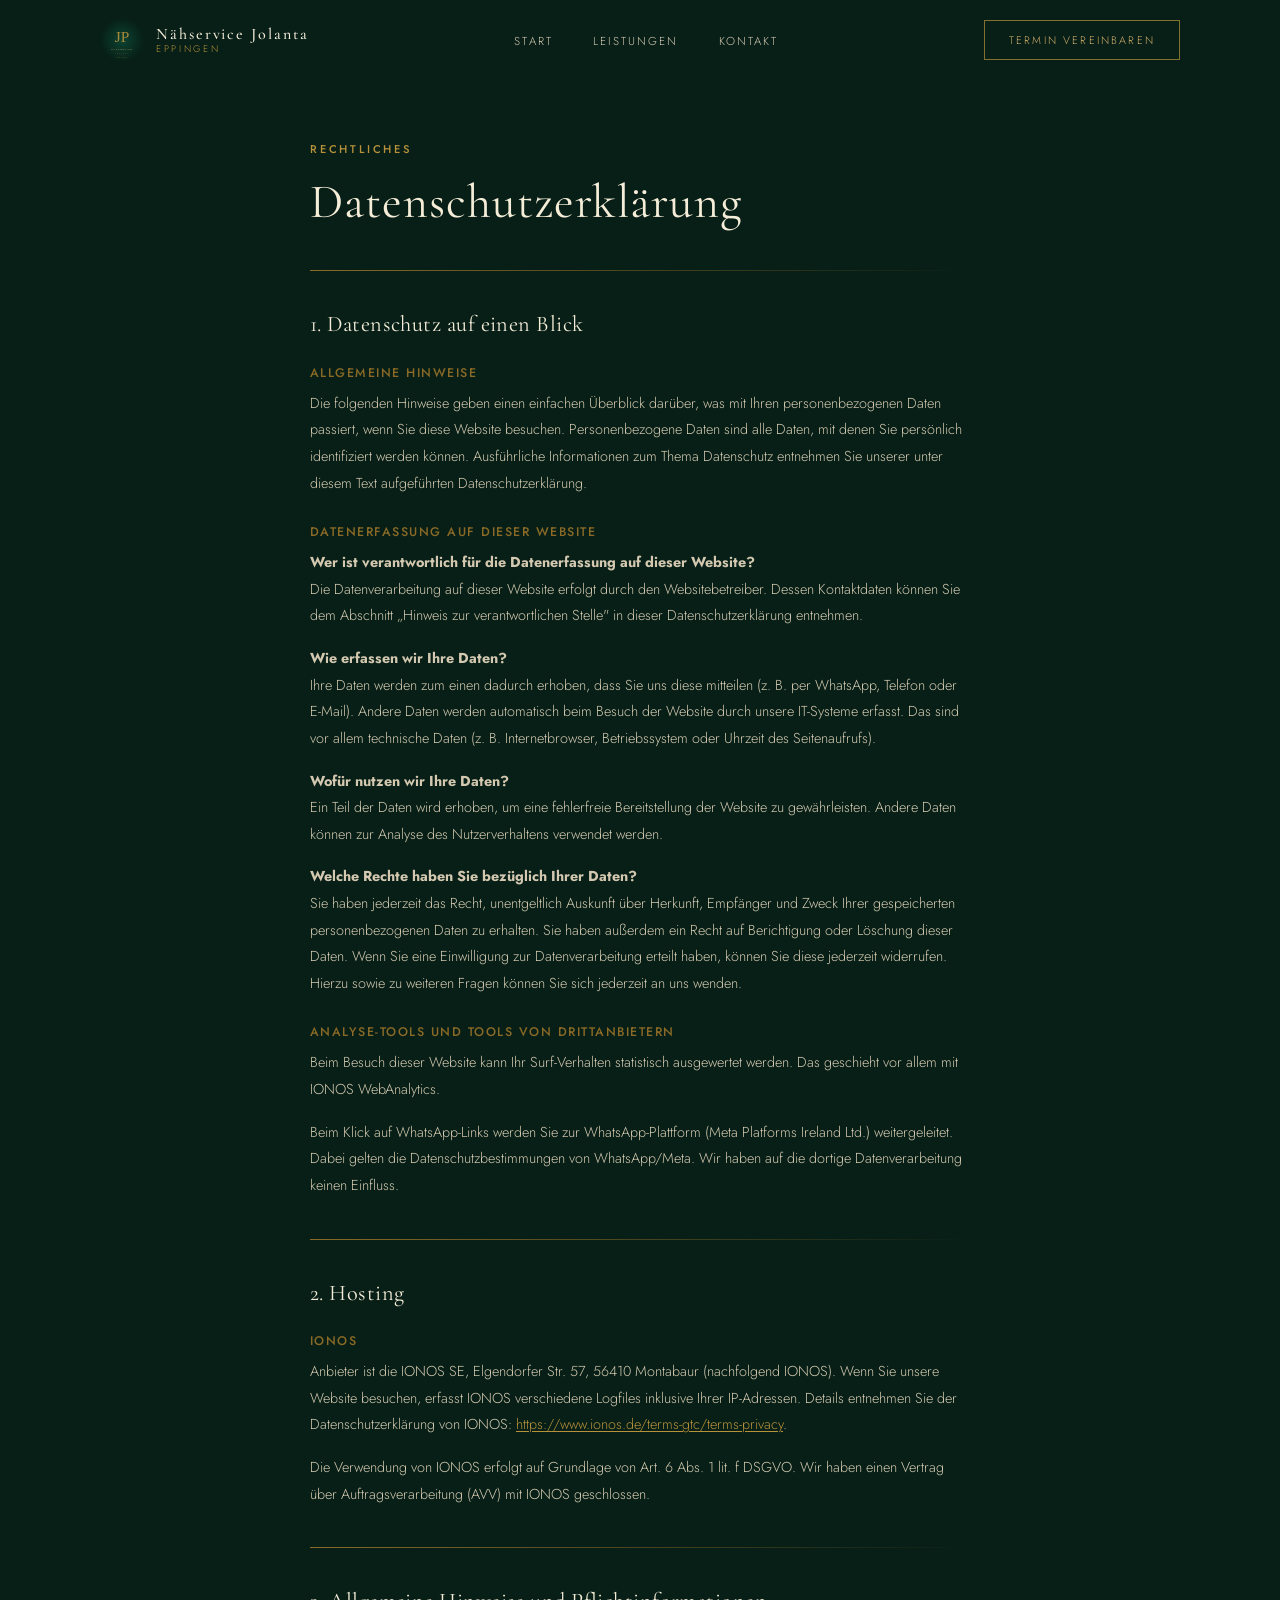
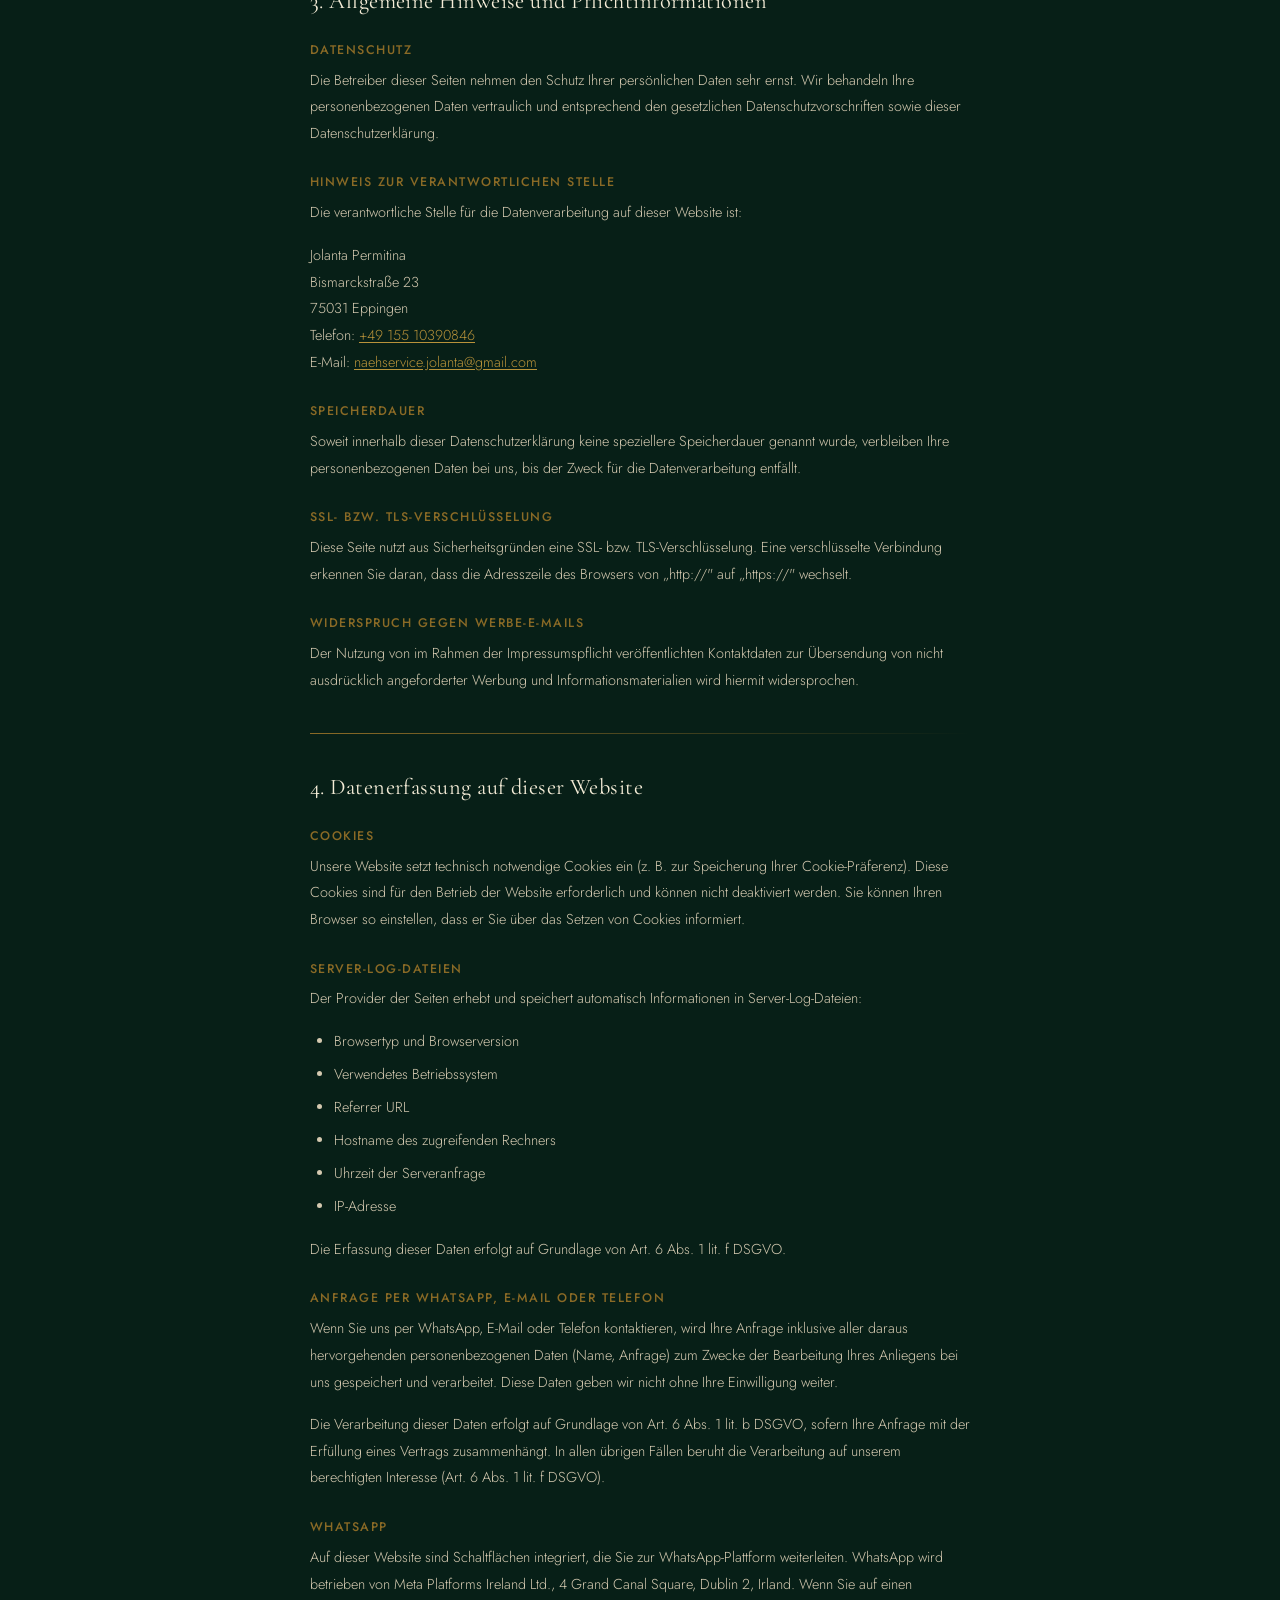
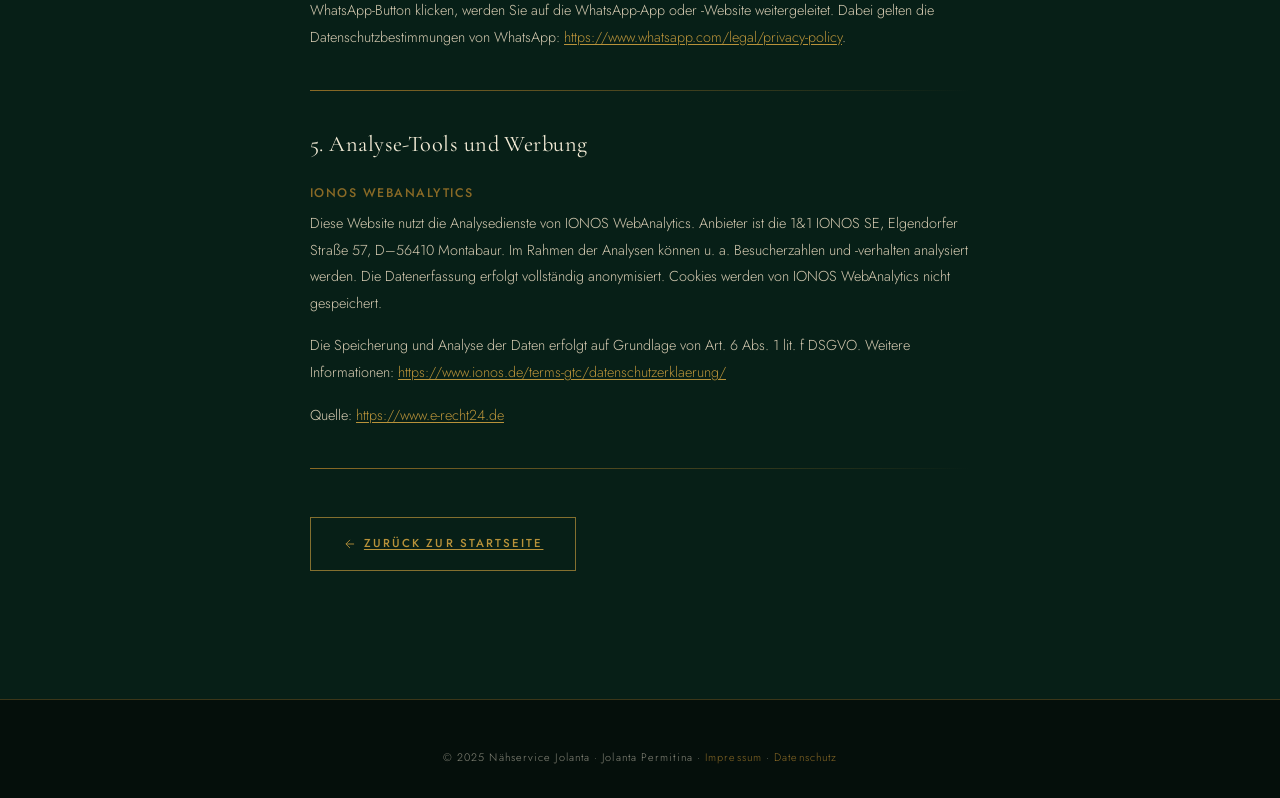
==== commit b1b772e6: "fix: logo stays visible after animation, add SVG placeholders for images - Hero: static logo image a" ====
--- a/datenschutz.html
+++ b/datenschutz.html
@@ -7,7 +7,7 @@
   <meta name="description" content="Datenschutzerklärung von Nähservice Jolanta, Jolanta Permitina, Eppingen." />
   <meta name="robots" content="noindex, follow" />
   <link rel="canonical" href="https://naehservice-jolanta.de/datenschutz.html" />
-  <link rel="icon" type="image/jpeg" href="assets/images/logo.jpg" />
+  <link rel="icon" type="image/jpeg" href="assets/images/logo.svg" />
   <link rel="preconnect" href="https://fonts.googleapis.com" />
   <link rel="preconnect" href="https://fonts.gstatic.com" crossorigin />
   <link rel="stylesheet" href="https://fonts.googleapis.com/css2?family=Cormorant+Garamond:ital,wght@0,300;0,400;0,500;1,400&family=Jost:wght@300;400;500&display=swap" />
@@ -18,7 +18,7 @@
 <nav id="nav" role="navigation" aria-label="Hauptnavigation">
   <div class="container nav-inner">
     <a href="index.html" class="nav-logo visible" aria-label="Zur Startseite">
-      <img src="assets/images/logo.jpg" alt="Nähservice Jolanta Logo" width="44" height="44" />
+      <img src="assets/images/logo.svg" alt="Nähservice Jolanta Logo" width="44" height="44" />
       <div class="nav-logo-text">
         <span class="brand">Nähservice Jolanta</span>
         <span class="city">Eppingen</span>
--- a/assets/css/style.css
+++ b/assets/css/style.css
@@ -512,6 +512,35 @@
 }
 #hero-content.visible .hero-trust { opacity: 1; }
 
+/* ── Hero Static Logo (stays after animation) ── */
+.hero-logo-static {
+  margin: 0 auto 2rem;
+  width: min(160px, 35vw);
+  height: min(160px, 35vw);
+  opacity: 0;
+  transform: scale(0.85);
+  transition: opacity 1s var(--ease-luxury), transform 1s var(--ease-luxury);
+}
+#hero-content.visible .hero-logo-static {
+  opacity: 1;
+  transform: scale(1);
+}
+.hero-logo-static img {
+  width: 100%;
+  height: 100%;
+  object-fit: contain;
+  border-radius: 50%;
+  box-shadow:
+    0 0 0 1px var(--border-gold),
+    0 0 40px rgba(184, 146, 58, 0.15);
+  transition: box-shadow 0.5s var(--ease-luxury);
+}
+.hero-logo-static img:hover {
+  box-shadow:
+    0 0 0 1px var(--gold),
+    0 0 60px rgba(184, 146, 58, 0.3);
+}
+
 /* ── Scroll Indicator ── */
 .scroll-indicator {
   position: absolute;
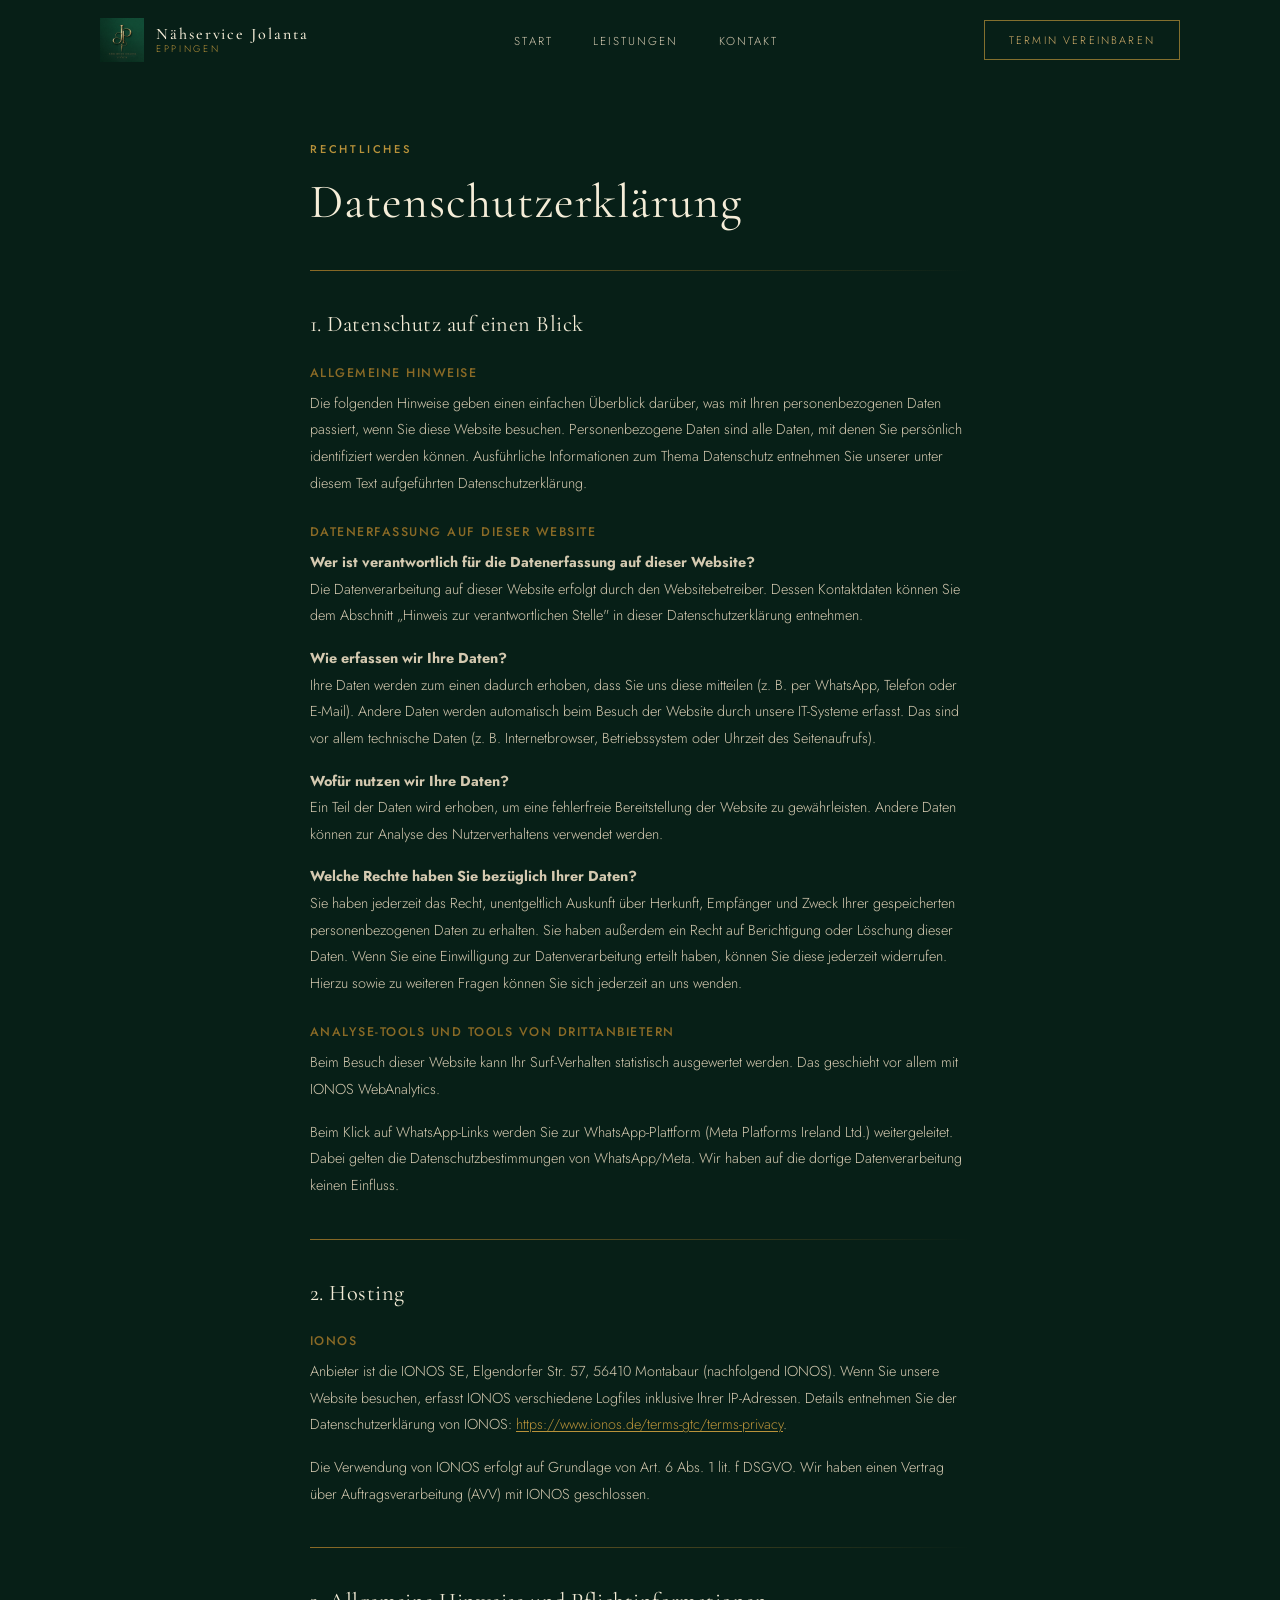
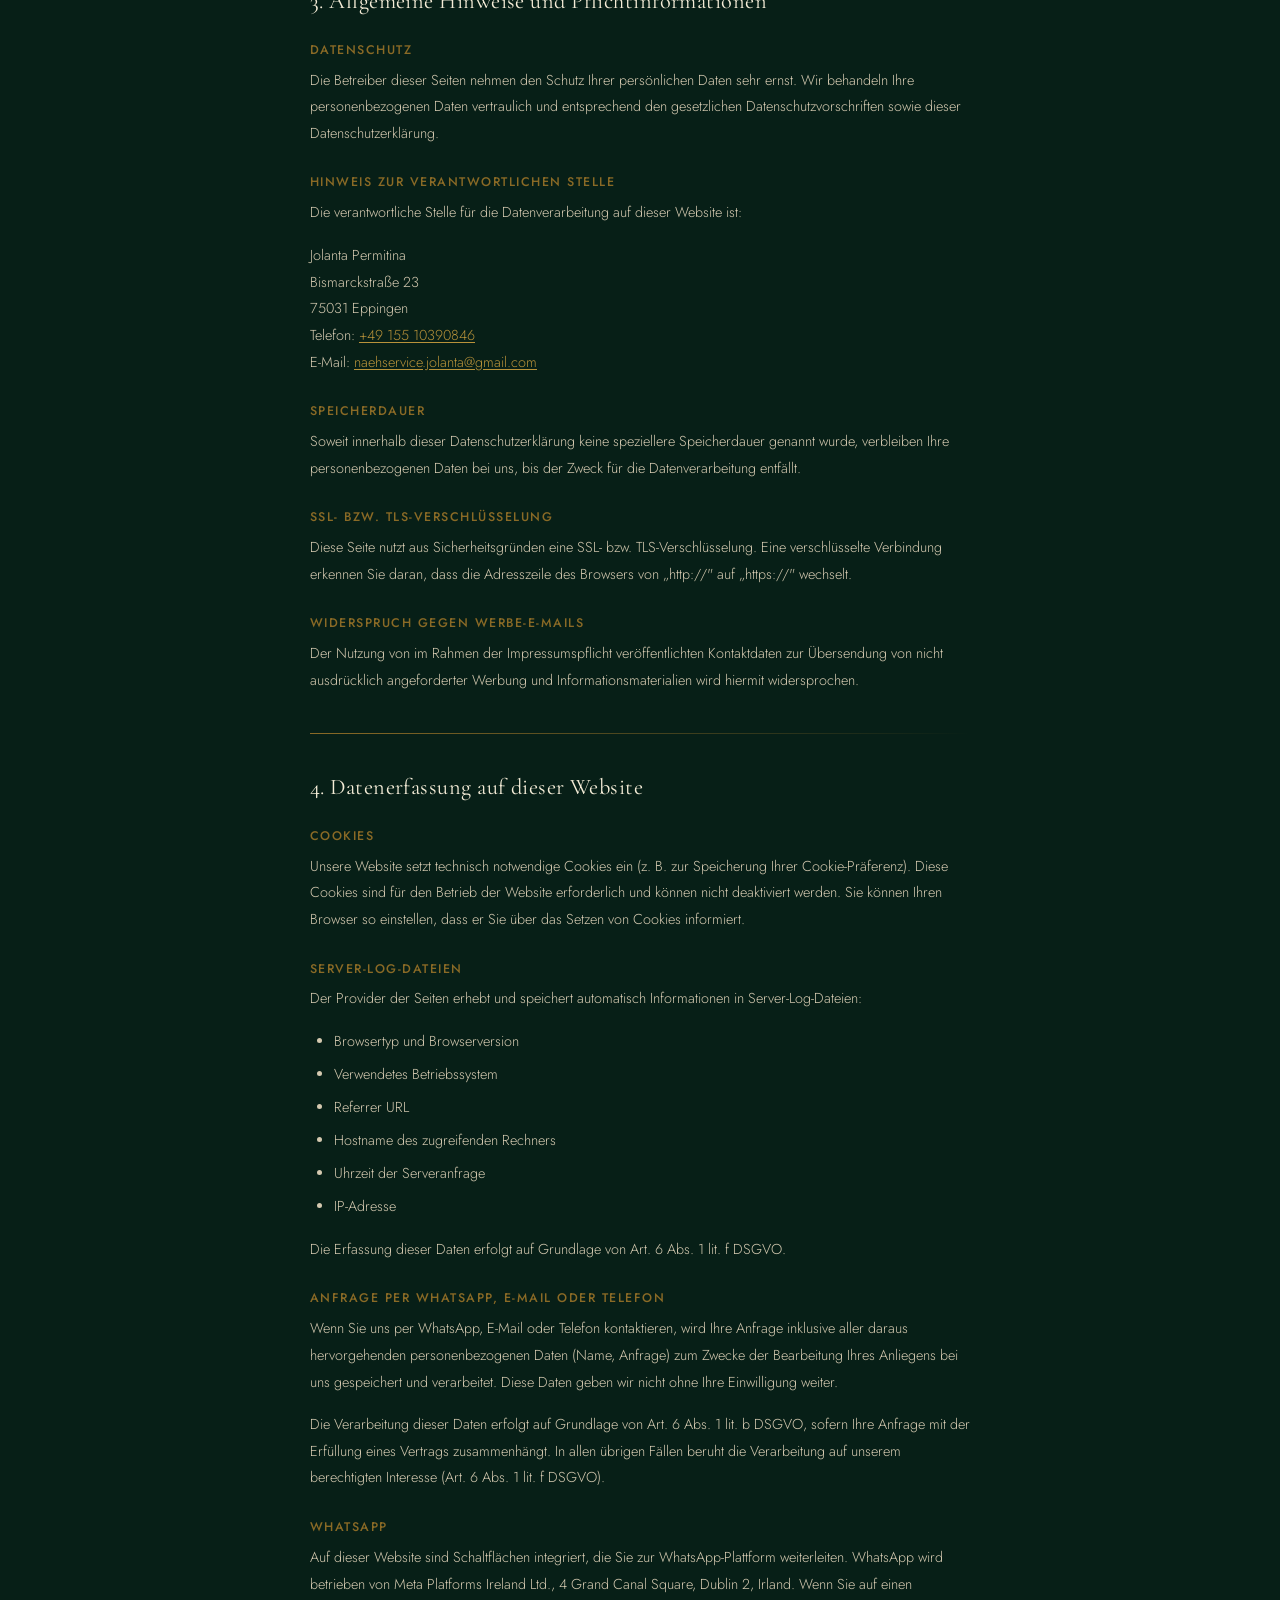
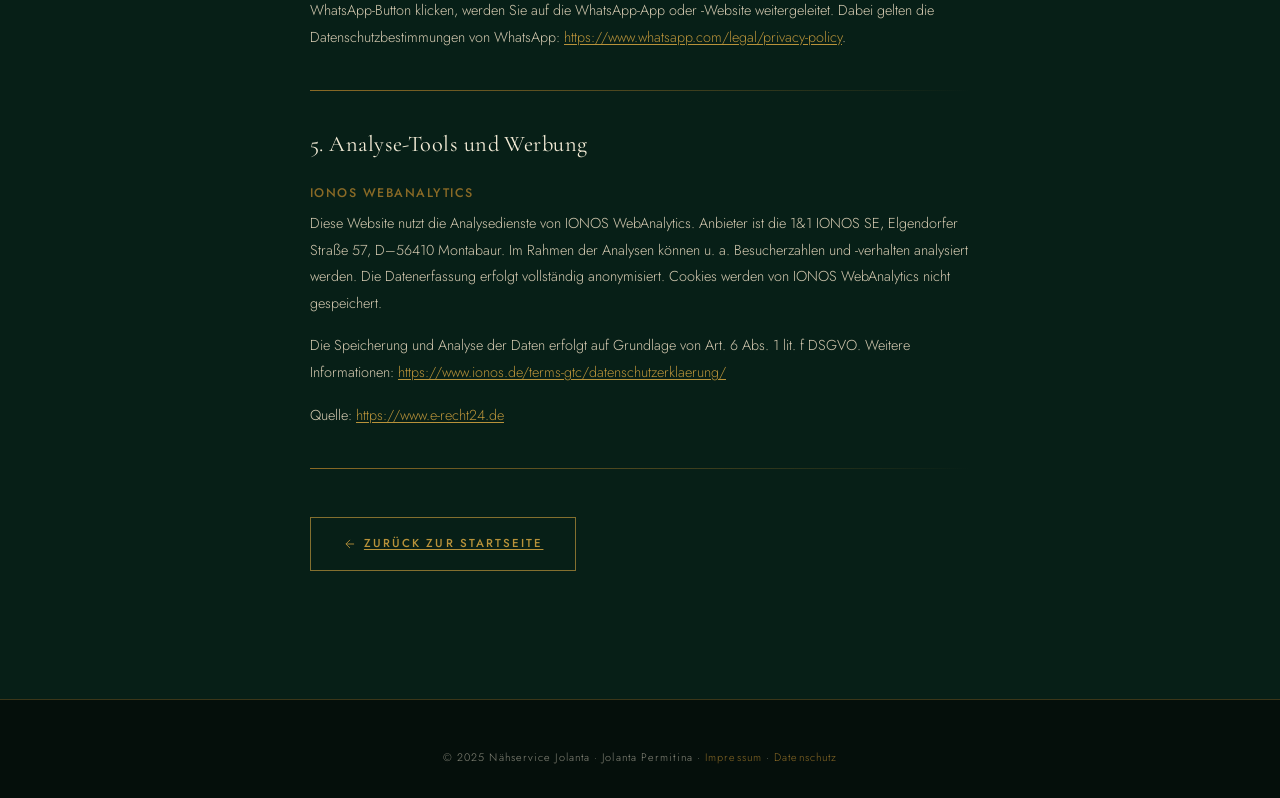
==== commit 22af5299: "Integrate real logo and portrait JPEGs, remove SVG placeholders Replace all SVG placeholder images w" ====
--- a/datenschutz.html
+++ b/datenschutz.html
@@ -7,7 +7,7 @@
   <meta name="description" content="Datenschutzerklärung von Nähservice Jolanta, Jolanta Permitina, Eppingen." />
   <meta name="robots" content="noindex, follow" />
   <link rel="canonical" href="https://naehservice-jolanta.de/datenschutz.html" />
-  <link rel="icon" type="image/jpeg" href="assets/images/logo.svg" />
+  <link rel="icon" type="image/jpeg" href="assets/images/logo.jpg" />
   <link rel="preconnect" href="https://fonts.googleapis.com" />
   <link rel="preconnect" href="https://fonts.gstatic.com" crossorigin />
   <link rel="stylesheet" href="https://fonts.googleapis.com/css2?family=Cormorant+Garamond:ital,wght@0,300;0,400;0,500;1,400&family=Jost:wght@300;400;500&display=swap" />
@@ -18,7 +18,7 @@
 <nav id="nav" role="navigation" aria-label="Hauptnavigation">
   <div class="container nav-inner">
     <a href="index.html" class="nav-logo visible" aria-label="Zur Startseite">
-      <img src="assets/images/logo.svg" alt="Nähservice Jolanta Logo" width="44" height="44" />
+      <img src="assets/images/logo.jpg" alt="Nähservice Jolanta Logo" width="44" height="44" />
       <div class="nav-logo-text">
         <span class="brand">Nähservice Jolanta</span>
         <span class="city">Eppingen</span>
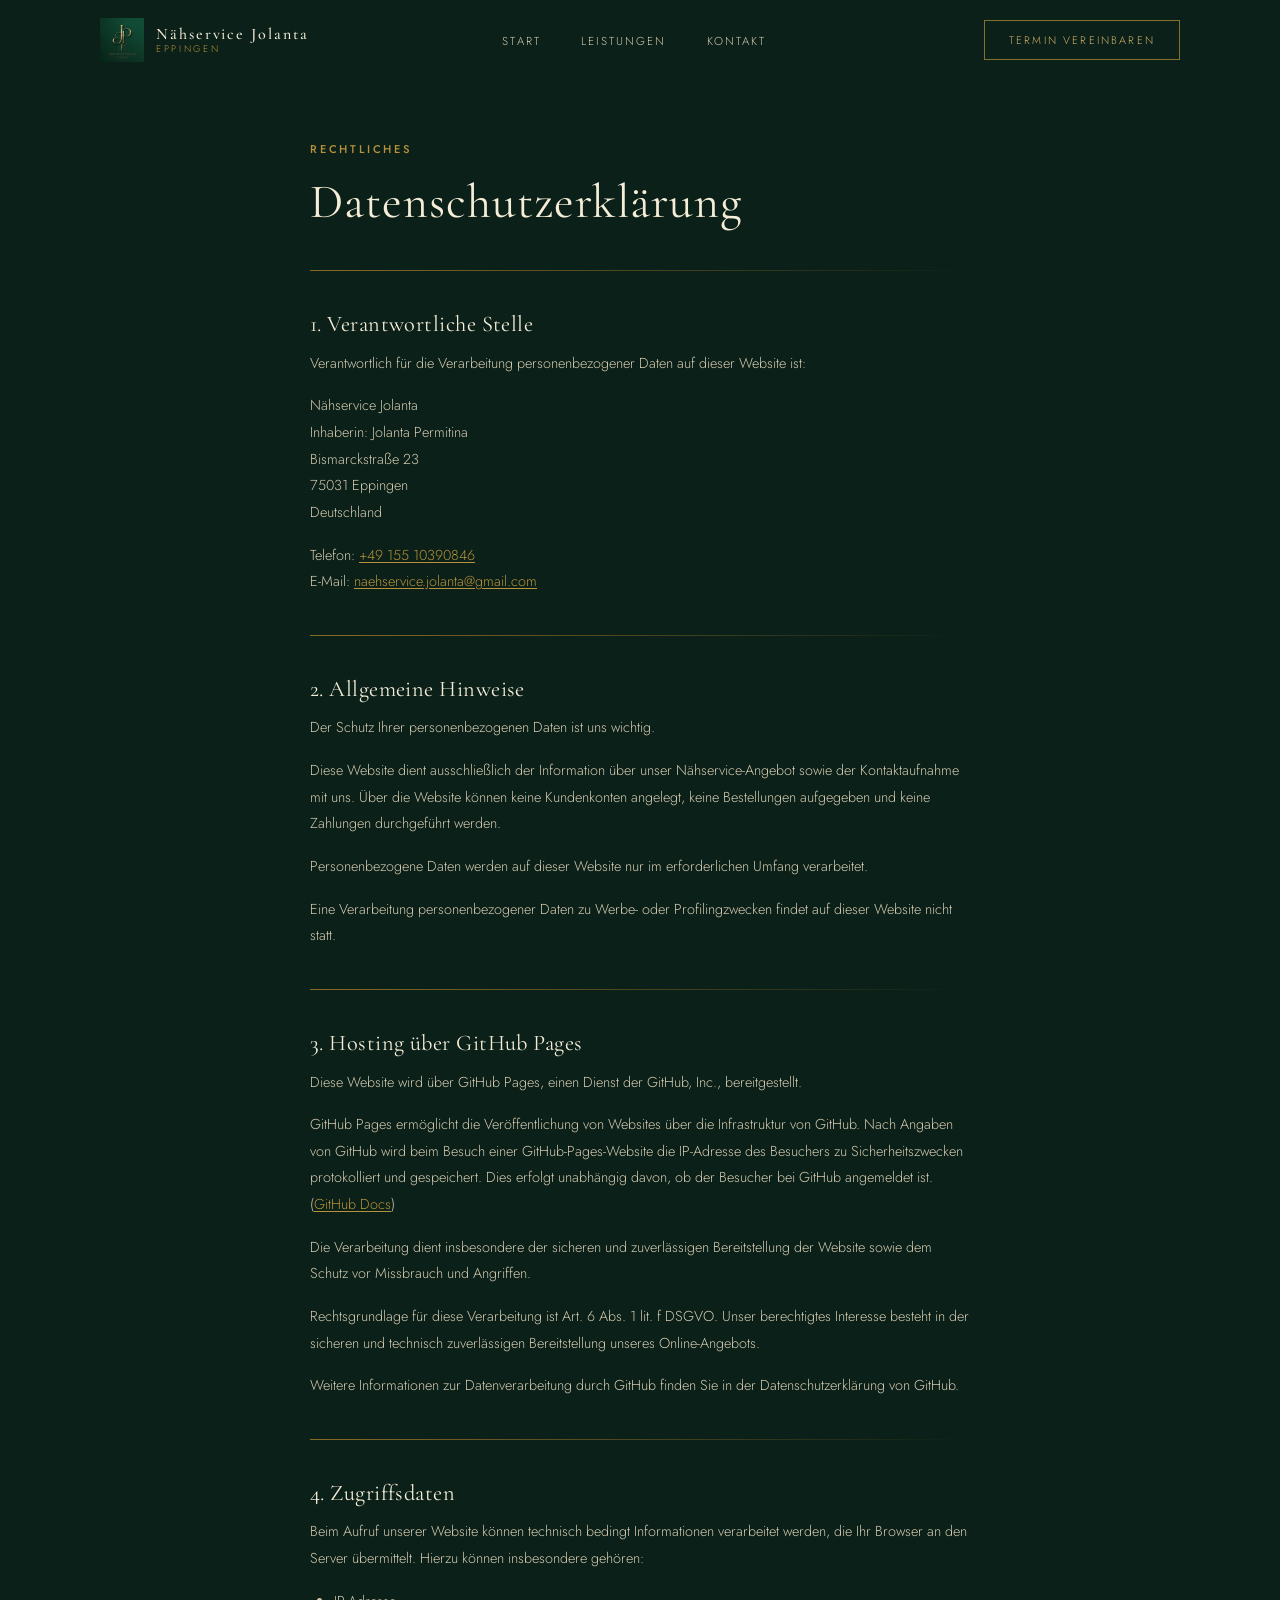
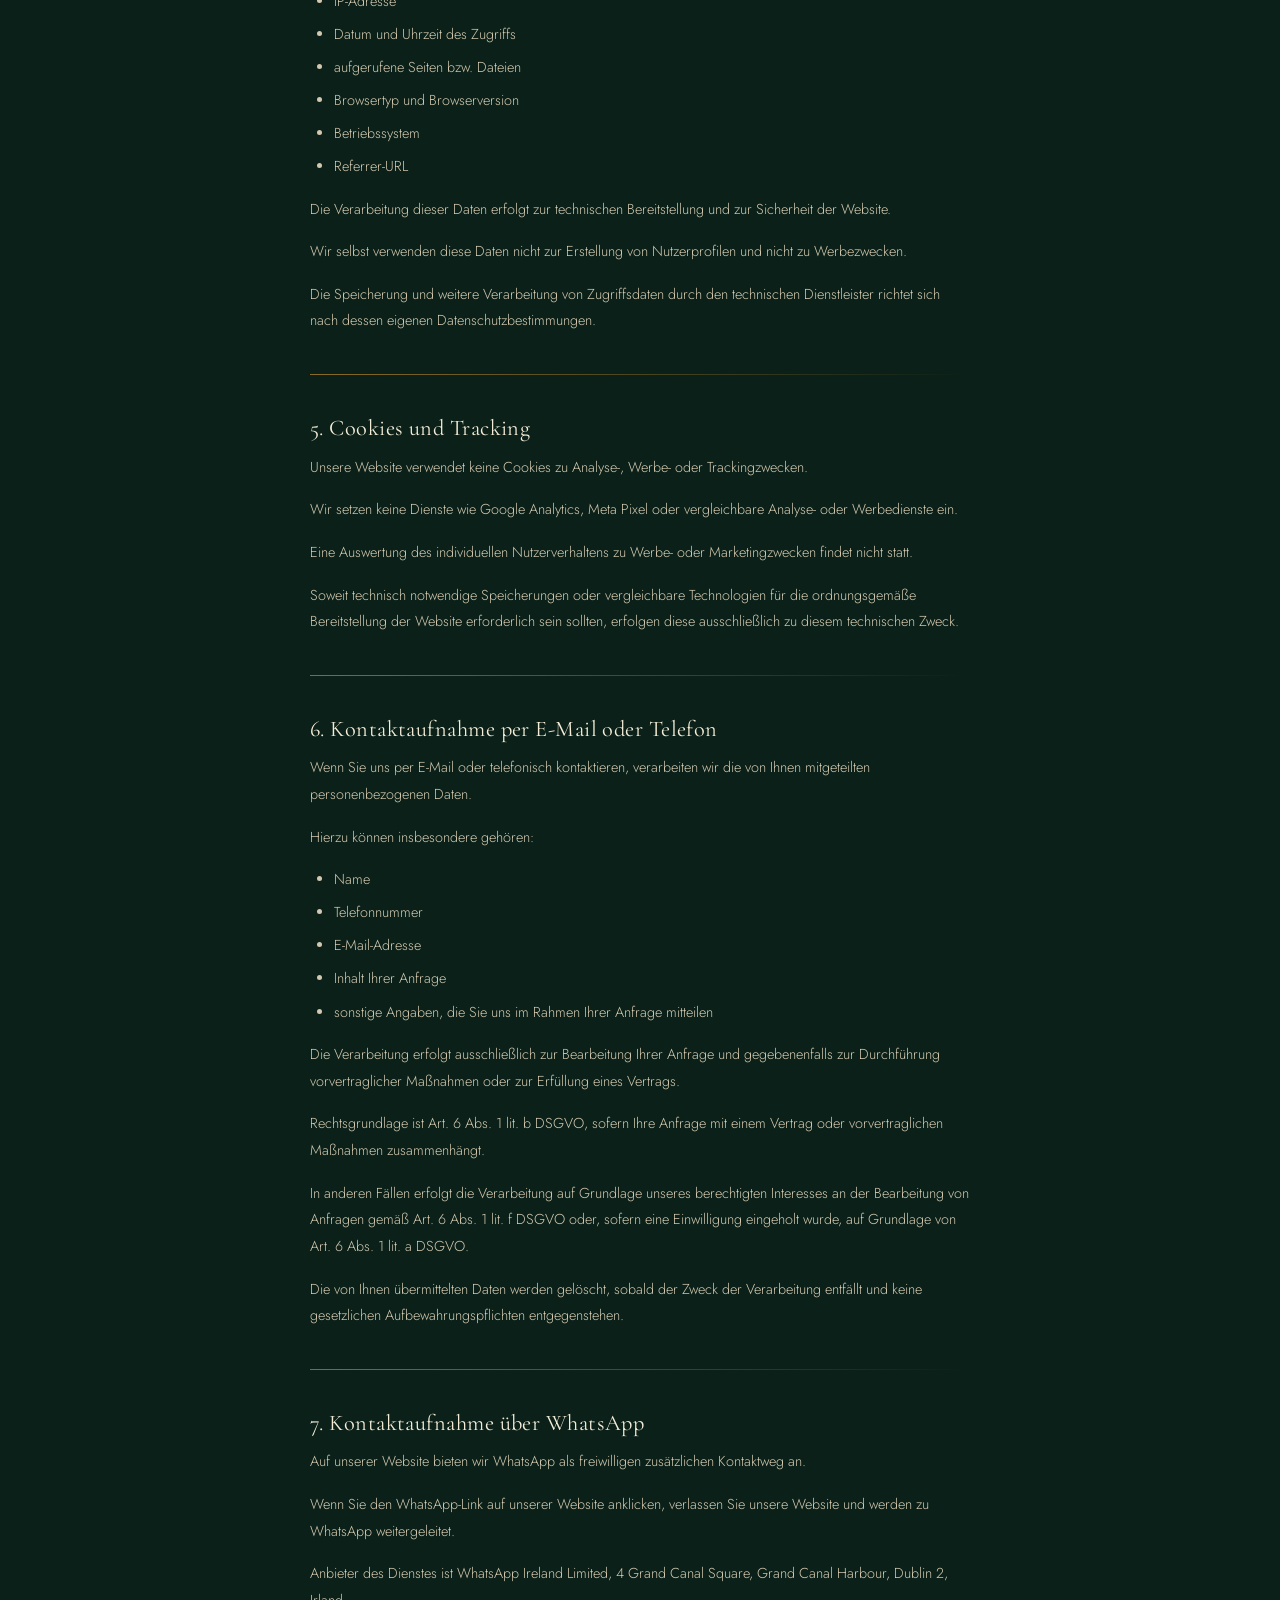
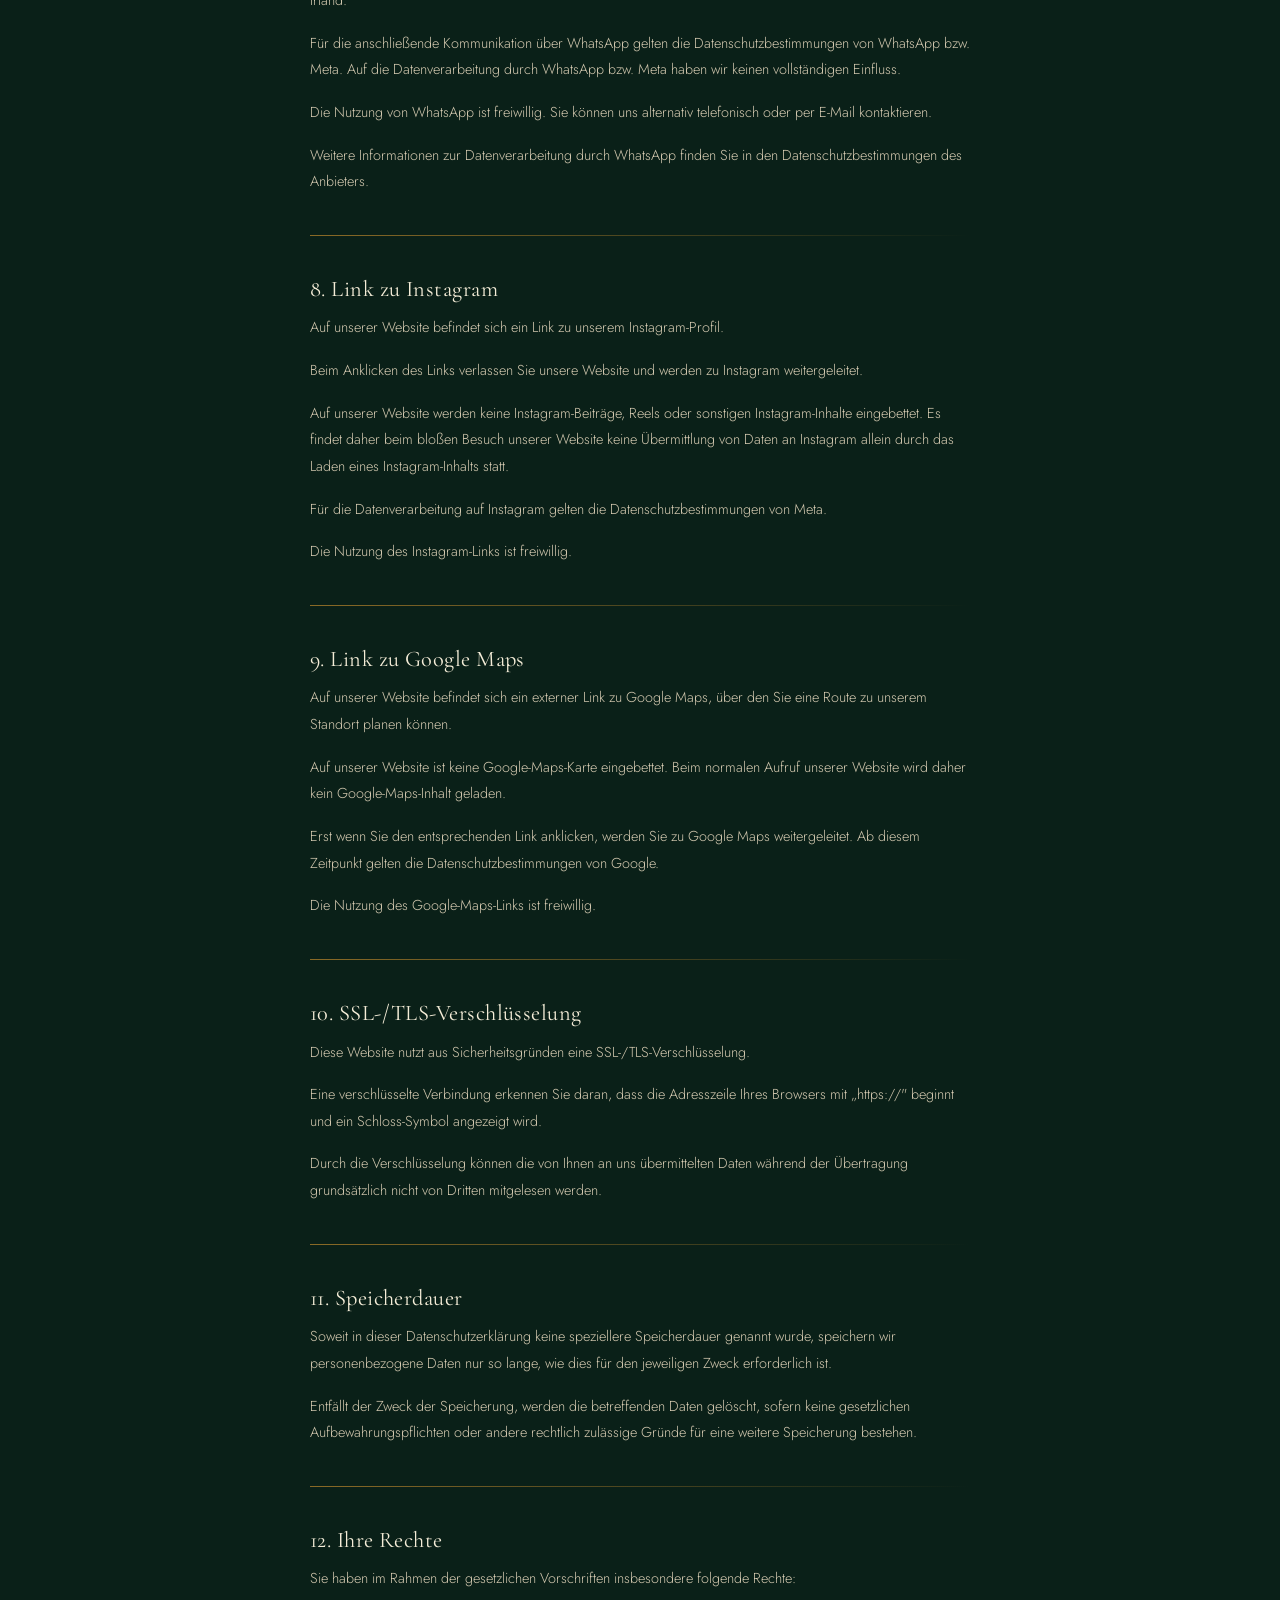
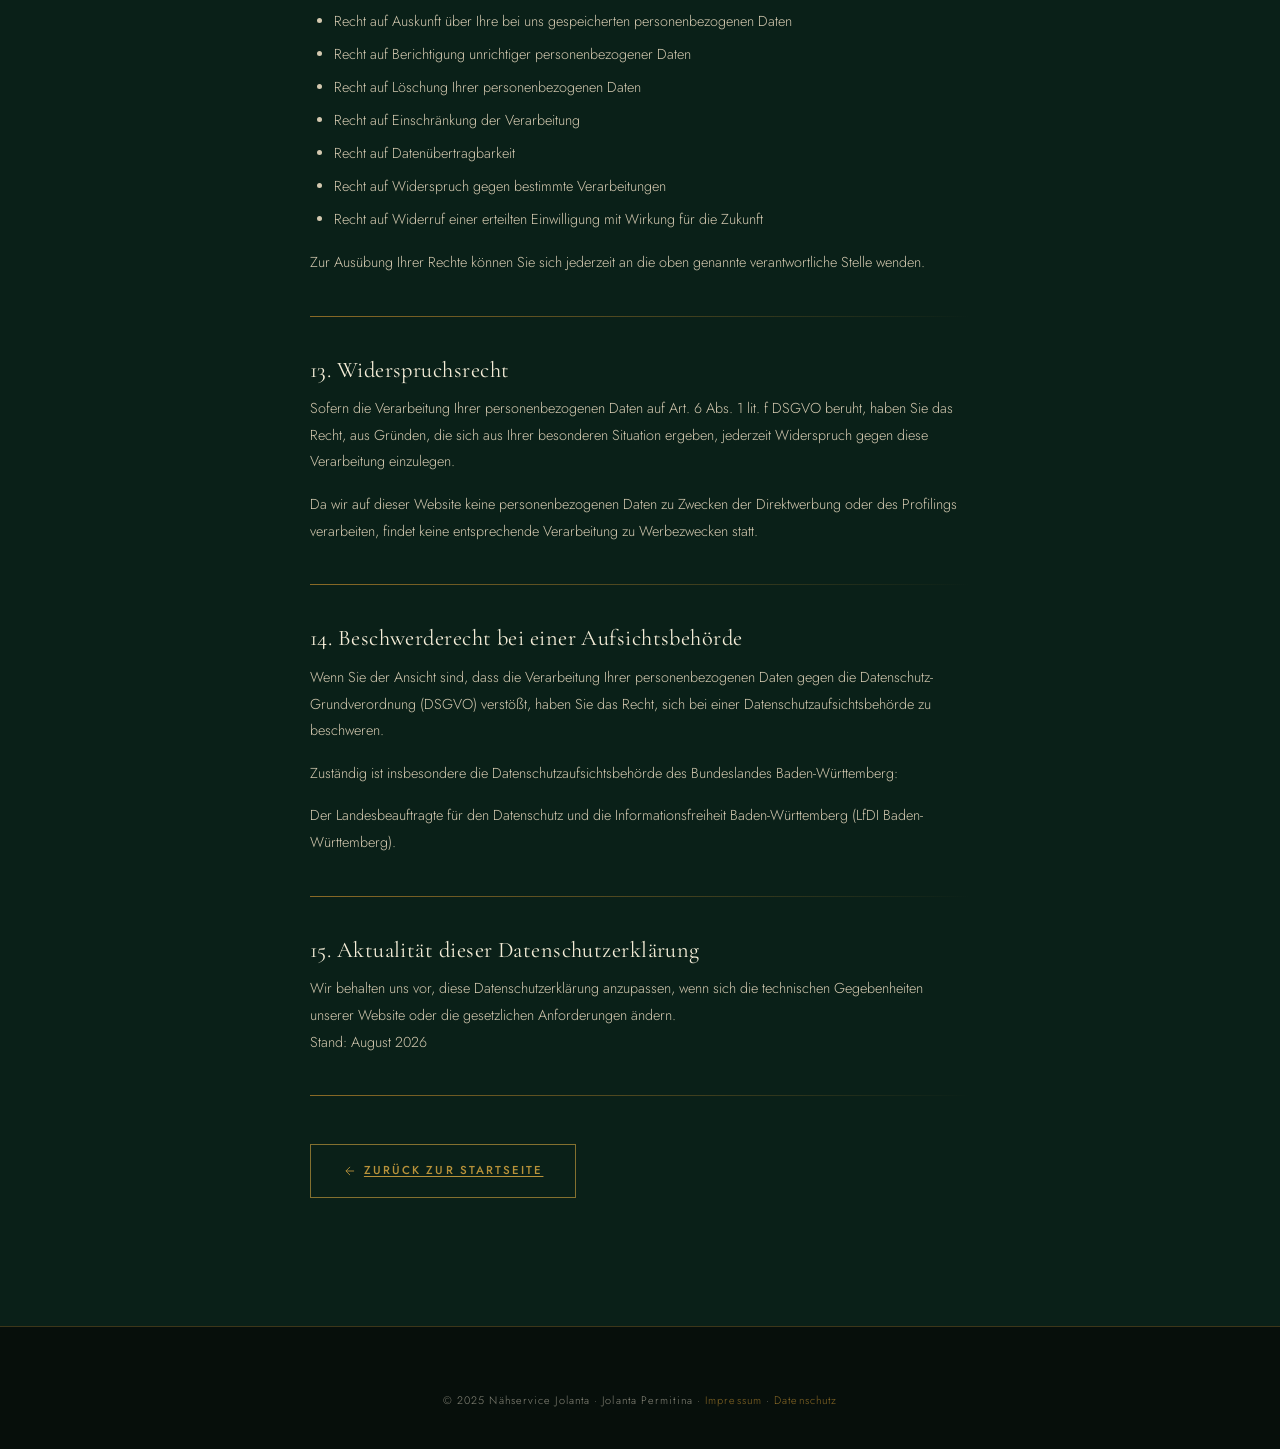
==== commit 20b08f72: "Datenschutzerklärung vollständig überarbeiten Co-Authored-By: Claude Sonnet 5 <noreply@anthropic.com" ====
--- a/datenschutz.html
+++ b/datenschutz.html
@@ -54,174 +54,314 @@
     <h1>Datenschutz&shy;erklärung</h1>
     <div class="legal-divider"></div>
 
-    <h2>1. Datenschutz auf einen Blick</h2>
-
-    <h3>Allgemeine Hinweise</h3>
-    <p>
-      Die folgenden Hinweise geben einen einfachen Überblick darüber, was mit Ihren personenbezogenen Daten
-      passiert, wenn Sie diese Website besuchen. Personenbezogene Daten sind alle Daten, mit denen Sie
-      persönlich identifiziert werden können. Ausführliche Informationen zum Thema Datenschutz entnehmen
-      Sie unserer unter diesem Text aufgeführten Datenschutzerklärung.
-    </p>
-
-    <h3>Datenerfassung auf dieser Website</h3>
-    <p>
-      <strong>Wer ist verantwortlich für die Datenerfassung auf dieser Website?</strong><br />
-      Die Datenverarbeitung auf dieser Website erfolgt durch den Websitebetreiber. Dessen Kontaktdaten
-      können Sie dem Abschnitt „Hinweis zur verantwortlichen Stelle" in dieser Datenschutzerklärung entnehmen.
-    </p>
-    <p>
-      <strong>Wie erfassen wir Ihre Daten?</strong><br />
-      Ihre Daten werden zum einen dadurch erhoben, dass Sie uns diese mitteilen (z.&nbsp;B. per WhatsApp,
-      Telefon oder E-Mail). Andere Daten werden automatisch beim Besuch der Website durch unsere
-      IT-Systeme erfasst. Das sind vor allem technische Daten (z.&nbsp;B. Internetbrowser, Betriebssystem
-      oder Uhrzeit des Seitenaufrufs).
-    </p>
-    <p>
-      <strong>Wofür nutzen wir Ihre Daten?</strong><br />
-      Ein Teil der Daten wird erhoben, um eine fehlerfreie Bereitstellung der Website zu gewährleisten.
-      Andere Daten können zur Analyse des Nutzerverhaltens verwendet werden.
-    </p>
-    <p>
-      <strong>Welche Rechte haben Sie bezüglich Ihrer Daten?</strong><br />
-      Sie haben jederzeit das Recht, unentgeltlich Auskunft über Herkunft, Empfänger und Zweck Ihrer
-      gespeicherten personenbezogenen Daten zu erhalten. Sie haben außerdem ein Recht auf Berichtigung
-      oder Löschung dieser Daten. Wenn Sie eine Einwilligung zur Datenverarbeitung erteilt haben, können
-      Sie diese jederzeit widerrufen. Hierzu sowie zu weiteren Fragen können Sie sich jederzeit an uns wenden.
-    </p>
-
-    <h3>Analyse-Tools und Tools von Drittanbietern</h3>
-    <p>
-      Beim Besuch dieser Website kann Ihr Surf-Verhalten statistisch ausgewertet werden. Das geschieht
-      vor allem mit IONOS WebAnalytics.
-    </p>
-    <p>
-      Beim Klick auf WhatsApp-Links werden Sie zur WhatsApp-Plattform (Meta Platforms Ireland Ltd.)
-      weitergeleitet. Dabei gelten die Datenschutzbestimmungen von WhatsApp/Meta. Wir haben auf die
-      dortige Datenverarbeitung keinen Einfluss.
-    </p>
-
-    <div class="legal-divider"></div>
-
-    <h2>2. Hosting</h2>
-
-    <h3>IONOS</h3>
-    <p>
-      Anbieter ist die IONOS SE, Elgendorfer Str. 57, 56410 Montabaur (nachfolgend IONOS). Wenn Sie
-      unsere Website besuchen, erfasst IONOS verschiedene Logfiles inklusive Ihrer IP-Adressen.
-      Details entnehmen Sie der Datenschutzerklärung von IONOS:
-      <a href="https://www.ionos.de/terms-gtc/terms-privacy" target="_blank" rel="noopener noreferrer">https://www.ionos.de/terms-gtc/terms-privacy</a>.
-    </p>
-    <p>
-      Die Verwendung von IONOS erfolgt auf Grundlage von Art. 6 Abs. 1 lit. f DSGVO. Wir haben einen
-      Vertrag über Auftragsverarbeitung (AVV) mit IONOS geschlossen.
-    </p>
-
-    <div class="legal-divider"></div>
-
-    <h2>3. Allgemeine Hinweise und Pflichtinformationen</h2>
-
-    <h3>Datenschutz</h3>
-    <p>
-      Die Betreiber dieser Seiten nehmen den Schutz Ihrer persönlichen Daten sehr ernst. Wir behandeln Ihre
-      personenbezogenen Daten vertraulich und entsprechend den gesetzlichen Datenschutzvorschriften sowie
-      dieser Datenschutzerklärung.
-    </p>
-
-    <h3>Hinweis zur verantwortlichen Stelle</h3>
-    <p>
-      Die verantwortliche Stelle für die Datenverarbeitung auf dieser Website ist:
-    </p>
-    <p>
-      Jolanta Permitina<br />
+    <h2>1. Verantwortliche Stelle</h2>
+
+    <p>
+      Verantwortlich für die Verarbeitung personenbezogener Daten auf dieser Website ist:
+    </p>
+    <p>
+      Nähservice Jolanta<br />
+      Inhaberin: Jolanta Permitina<br />
       Bismarckstraße 23<br />
       75031 Eppingen<br />
+      Deutschland
+    </p>
+    <p>
       Telefon: <a href="tel:+4915510390846">+49 155 10390846</a><br />
       E-Mail: <a href="mailto:naehservice.jolanta@gmail.com">naehservice.jolanta@gmail.com</a>
     </p>
 
-    <h3>Speicherdauer</h3>
-    <p>
-      Soweit innerhalb dieser Datenschutzerklärung keine speziellere Speicherdauer genannt wurde,
-      verbleiben Ihre personenbezogenen Daten bei uns, bis der Zweck für die Datenverarbeitung entfällt.
-    </p>
-
-    <h3>SSL- bzw. TLS-Verschlüsselung</h3>
-    <p>
-      Diese Seite nutzt aus Sicherheitsgründen eine SSL- bzw. TLS-Verschlüsselung. Eine verschlüsselte
-      Verbindung erkennen Sie daran, dass die Adresszeile des Browsers von „http://" auf „https://" wechselt.
-    </p>
-
-    <h3>Widerspruch gegen Werbe-E-Mails</h3>
-    <p>
-      Der Nutzung von im Rahmen der Impressumspflicht veröffentlichten Kontaktdaten zur Übersendung von
-      nicht ausdrücklich angeforderter Werbung und Informationsmaterialien wird hiermit widersprochen.
-    </p>
-
-    <div class="legal-divider"></div>
-
-    <h2>4. Datenerfassung auf dieser Website</h2>
-
-    <h3>Cookies</h3>
-    <p>
-      Unsere Website setzt technisch notwendige Cookies ein (z.&nbsp;B. zur Speicherung Ihrer Cookie-Präferenz).
-      Diese Cookies sind für den Betrieb der Website erforderlich und können nicht deaktiviert werden.
-      Sie können Ihren Browser so einstellen, dass er Sie über das Setzen von Cookies informiert.
-    </p>
-
-    <h3>Server-Log-Dateien</h3>
-    <p>Der Provider der Seiten erhebt und speichert automatisch Informationen in Server-Log-Dateien:</p>
+    <div class="legal-divider"></div>
+
+    <h2>2. Allgemeine Hinweise</h2>
+
+    <p>
+      Der Schutz Ihrer personenbezogenen Daten ist uns wichtig.
+    </p>
+    <p>
+      Diese Website dient ausschließlich der Information über unser Nähservice-Angebot sowie der
+      Kontaktaufnahme mit uns. Über die Website können keine Kundenkonten angelegt, keine Bestellungen
+      aufgegeben und keine Zahlungen durchgeführt werden.
+    </p>
+    <p>
+      Personenbezogene Daten werden auf dieser Website nur im erforderlichen Umfang verarbeitet.
+    </p>
+    <p>
+      Eine Verarbeitung personenbezogener Daten zu Werbe- oder Profilingzwecken findet auf dieser
+      Website nicht statt.
+    </p>
+
+    <div class="legal-divider"></div>
+
+    <h2>3. Hosting über GitHub Pages</h2>
+
+    <p>
+      Diese Website wird über GitHub Pages, einen Dienst der GitHub, Inc., bereitgestellt.
+    </p>
+    <p>
+      GitHub Pages ermöglicht die Veröffentlichung von Websites über die Infrastruktur von GitHub.
+      Nach Angaben von GitHub wird beim Besuch einer GitHub-Pages-Website die IP-Adresse des Besuchers
+      zu Sicherheitszwecken protokolliert und gespeichert. Dies erfolgt unabhängig davon, ob der
+      Besucher bei GitHub angemeldet ist.
+      (<a href="https://docs.github.com/en/pages/getting-started-with-github-pages/what-is-github-pages" target="_blank" rel="noopener noreferrer">GitHub Docs</a>)
+    </p>
+    <p>
+      Die Verarbeitung dient insbesondere der sicheren und zuverlässigen Bereitstellung der Website
+      sowie dem Schutz vor Missbrauch und Angriffen.
+    </p>
+    <p>
+      Rechtsgrundlage für diese Verarbeitung ist Art. 6 Abs. 1 lit. f DSGVO. Unser berechtigtes
+      Interesse besteht in der sicheren und technisch zuverlässigen Bereitstellung unseres
+      Online-Angebots.
+    </p>
+    <p>
+      Weitere Informationen zur Datenverarbeitung durch GitHub finden Sie in der Datenschutzerklärung
+      von GitHub.
+    </p>
+
+    <div class="legal-divider"></div>
+
+    <h2>4. Zugriffsdaten</h2>
+
+    <p>
+      Beim Aufruf unserer Website können technisch bedingt Informationen verarbeitet werden, die Ihr
+      Browser an den Server übermittelt. Hierzu können insbesondere gehören:
+    </p>
     <ul>
+      <li>IP-Adresse</li>
+      <li>Datum und Uhrzeit des Zugriffs</li>
+      <li>aufgerufene Seiten bzw. Dateien</li>
       <li>Browsertyp und Browserversion</li>
-      <li>Verwendetes Betriebssystem</li>
-      <li>Referrer URL</li>
-      <li>Hostname des zugreifenden Rechners</li>
-      <li>Uhrzeit der Serveranfrage</li>
-      <li>IP-Adresse</li>
+      <li>Betriebssystem</li>
+      <li>Referrer-URL</li>
     </ul>
     <p>
-      Die Erfassung dieser Daten erfolgt auf Grundlage von Art. 6 Abs. 1 lit. f DSGVO.
-    </p>
-
-    <h3>Anfrage per WhatsApp, E-Mail oder Telefon</h3>
-    <p>
-      Wenn Sie uns per WhatsApp, E-Mail oder Telefon kontaktieren, wird Ihre Anfrage inklusive aller daraus
-      hervorgehenden personenbezogenen Daten (Name, Anfrage) zum Zwecke der Bearbeitung Ihres Anliegens
-      bei uns gespeichert und verarbeitet. Diese Daten geben wir nicht ohne Ihre Einwilligung weiter.
-    </p>
-    <p>
-      Die Verarbeitung dieser Daten erfolgt auf Grundlage von Art. 6 Abs. 1 lit. b DSGVO, sofern Ihre
-      Anfrage mit der Erfüllung eines Vertrags zusammenhängt. In allen übrigen Fällen beruht die
-      Verarbeitung auf unserem berechtigten Interesse (Art. 6 Abs. 1 lit. f DSGVO).
-    </p>
-
-    <h3>WhatsApp</h3>
-    <p>
-      Auf dieser Website sind Schaltflächen integriert, die Sie zur WhatsApp-Plattform weiterleiten.
-      WhatsApp wird betrieben von Meta Platforms Ireland Ltd., 4 Grand Canal Square, Dublin 2, Irland.
-      Wenn Sie auf einen WhatsApp-Button klicken, werden Sie auf die WhatsApp-App oder -Website
-      weitergeleitet. Dabei gelten die Datenschutzbestimmungen von WhatsApp:
-      <a href="https://www.whatsapp.com/legal/privacy-policy" target="_blank" rel="noopener noreferrer">https://www.whatsapp.com/legal/privacy-policy</a>.
-    </p>
-
-    <div class="legal-divider"></div>
-
-    <h2>5. Analyse-Tools und Werbung</h2>
-
-    <h3>IONOS WebAnalytics</h3>
-    <p>
-      Diese Website nutzt die Analysedienste von IONOS WebAnalytics. Anbieter ist die 1&amp;1 IONOS SE,
-      Elgendorfer Straße 57, D–56410 Montabaur. Im Rahmen der Analysen können u.&nbsp;a. Besucherzahlen
-      und -verhalten analysiert werden. Die Datenerfassung erfolgt vollständig anonymisiert.
-      Cookies werden von IONOS WebAnalytics nicht gespeichert.
-    </p>
-    <p>
-      Die Speicherung und Analyse der Daten erfolgt auf Grundlage von Art. 6 Abs. 1 lit. f DSGVO.
-      Weitere Informationen:
-      <a href="https://www.ionos.de/terms-gtc/datenschutzerklaerung/" target="_blank" rel="noopener noreferrer">https://www.ionos.de/terms-gtc/datenschutzerklaerung/</a>
-    </p>
-    <p>
-      Quelle: <a href="https://www.e-recht24.de" target="_blank" rel="noopener noreferrer">https://www.e-recht24.de</a>
+      Die Verarbeitung dieser Daten erfolgt zur technischen Bereitstellung und zur Sicherheit der
+      Website.
+    </p>
+    <p>
+      Wir selbst verwenden diese Daten nicht zur Erstellung von Nutzerprofilen und nicht zu
+      Werbezwecken.
+    </p>
+    <p>
+      Die Speicherung und weitere Verarbeitung von Zugriffsdaten durch den technischen Dienstleister
+      richtet sich nach dessen eigenen Datenschutzbestimmungen.
+    </p>
+
+    <div class="legal-divider"></div>
+
+    <h2>5. Cookies und Tracking</h2>
+
+    <p>
+      Unsere Website verwendet keine Cookies zu Analyse-, Werbe- oder Trackingzwecken.
+    </p>
+    <p>
+      Wir setzen keine Dienste wie Google Analytics, Meta Pixel oder vergleichbare Analyse- oder
+      Werbedienste ein.
+    </p>
+    <p>
+      Eine Auswertung des individuellen Nutzerverhaltens zu Werbe- oder Marketingzwecken findet nicht
+      statt.
+    </p>
+    <p>
+      Soweit technisch notwendige Speicherungen oder vergleichbare Technologien für die ordnungsgemäße
+      Bereitstellung der Website erforderlich sein sollten, erfolgen diese ausschließlich zu diesem
+      technischen Zweck.
+    </p>
+
+    <div class="legal-divider"></div>
+
+    <h2>6. Kontaktaufnahme per E-Mail oder Telefon</h2>
+
+    <p>
+      Wenn Sie uns per E-Mail oder telefonisch kontaktieren, verarbeiten wir die von Ihnen
+      mitgeteilten personenbezogenen Daten.
+    </p>
+    <p>Hierzu können insbesondere gehören:</p>
+    <ul>
+      <li>Name</li>
+      <li>Telefonnummer</li>
+      <li>E-Mail-Adresse</li>
+      <li>Inhalt Ihrer Anfrage</li>
+      <li>sonstige Angaben, die Sie uns im Rahmen Ihrer Anfrage mitteilen</li>
+    </ul>
+    <p>
+      Die Verarbeitung erfolgt ausschließlich zur Bearbeitung Ihrer Anfrage und gegebenenfalls zur
+      Durchführung vorvertraglicher Maßnahmen oder zur Erfüllung eines Vertrags.
+    </p>
+    <p>
+      Rechtsgrundlage ist Art. 6 Abs. 1 lit. b DSGVO, sofern Ihre Anfrage mit einem Vertrag oder
+      vorvertraglichen Maßnahmen zusammenhängt.
+    </p>
+    <p>
+      In anderen Fällen erfolgt die Verarbeitung auf Grundlage unseres berechtigten Interesses an der
+      Bearbeitung von Anfragen gemäß Art. 6 Abs. 1 lit. f DSGVO oder, sofern eine Einwilligung
+      eingeholt wurde, auf Grundlage von Art. 6 Abs. 1 lit. a DSGVO.
+    </p>
+    <p>
+      Die von Ihnen übermittelten Daten werden gelöscht, sobald der Zweck der Verarbeitung entfällt
+      und keine gesetzlichen Aufbewahrungspflichten entgegenstehen.
+    </p>
+
+    <div class="legal-divider"></div>
+
+    <h2>7. Kontaktaufnahme über WhatsApp</h2>
+
+    <p>
+      Auf unserer Website bieten wir WhatsApp als freiwilligen zusätzlichen Kontaktweg an.
+    </p>
+    <p>
+      Wenn Sie den WhatsApp-Link auf unserer Website anklicken, verlassen Sie unsere Website und
+      werden zu WhatsApp weitergeleitet.
+    </p>
+    <p>
+      Anbieter des Dienstes ist WhatsApp Ireland Limited, 4 Grand Canal Square, Grand Canal Harbour,
+      Dublin 2, Irland.
+    </p>
+    <p>
+      Für die anschließende Kommunikation über WhatsApp gelten die Datenschutzbestimmungen von
+      WhatsApp bzw. Meta. Auf die Datenverarbeitung durch WhatsApp bzw. Meta haben wir keinen
+      vollständigen Einfluss.
+    </p>
+    <p>
+      Die Nutzung von WhatsApp ist freiwillig. Sie können uns alternativ telefonisch oder per E-Mail
+      kontaktieren.
+    </p>
+    <p>
+      Weitere Informationen zur Datenverarbeitung durch WhatsApp finden Sie in den
+      Datenschutzbestimmungen des Anbieters.
+    </p>
+
+    <div class="legal-divider"></div>
+
+    <h2>8. Link zu Instagram</h2>
+
+    <p>
+      Auf unserer Website befindet sich ein Link zu unserem Instagram-Profil.
+    </p>
+    <p>
+      Beim Anklicken des Links verlassen Sie unsere Website und werden zu Instagram weitergeleitet.
+    </p>
+    <p>
+      Auf unserer Website werden keine Instagram-Beiträge, Reels oder sonstigen Instagram-Inhalte
+      eingebettet. Es findet daher beim bloßen Besuch unserer Website keine Übermittlung von Daten an
+      Instagram allein durch das Laden eines Instagram-Inhalts statt.
+    </p>
+    <p>
+      Für die Datenverarbeitung auf Instagram gelten die Datenschutzbestimmungen von Meta.
+    </p>
+    <p>
+      Die Nutzung des Instagram-Links ist freiwillig.
+    </p>
+
+    <div class="legal-divider"></div>
+
+    <h2>9. Link zu Google Maps</h2>
+
+    <p>
+      Auf unserer Website befindet sich ein externer Link zu Google Maps, über den Sie eine Route zu
+      unserem Standort planen können.
+    </p>
+    <p>
+      Auf unserer Website ist keine Google-Maps-Karte eingebettet. Beim normalen Aufruf unserer
+      Website wird daher kein Google-Maps-Inhalt geladen.
+    </p>
+    <p>
+      Erst wenn Sie den entsprechenden Link anklicken, werden Sie zu Google Maps weitergeleitet. Ab
+      diesem Zeitpunkt gelten die Datenschutzbestimmungen von Google.
+    </p>
+    <p>
+      Die Nutzung des Google-Maps-Links ist freiwillig.
+    </p>
+
+    <div class="legal-divider"></div>
+
+    <h2>10. SSL-/TLS-Verschlüsselung</h2>
+
+    <p>
+      Diese Website nutzt aus Sicherheitsgründen eine SSL-/TLS-Verschlüsselung.
+    </p>
+    <p>
+      Eine verschlüsselte Verbindung erkennen Sie daran, dass die Adresszeile Ihres Browsers mit
+      „https://" beginnt und ein Schloss-Symbol angezeigt wird.
+    </p>
+    <p>
+      Durch die Verschlüsselung können die von Ihnen an uns übermittelten Daten während der
+      Übertragung grundsätzlich nicht von Dritten mitgelesen werden.
+    </p>
+
+    <div class="legal-divider"></div>
+
+    <h2>11. Speicherdauer</h2>
+
+    <p>
+      Soweit in dieser Datenschutzerklärung keine speziellere Speicherdauer genannt wurde, speichern
+      wir personenbezogene Daten nur so lange, wie dies für den jeweiligen Zweck erforderlich ist.
+    </p>
+    <p>
+      Entfällt der Zweck der Speicherung, werden die betreffenden Daten gelöscht, sofern keine
+      gesetzlichen Aufbewahrungspflichten oder andere rechtlich zulässige Gründe für eine weitere
+      Speicherung bestehen.
+    </p>
+
+    <div class="legal-divider"></div>
+
+    <h2>12. Ihre Rechte</h2>
+
+    <p>Sie haben im Rahmen der gesetzlichen Vorschriften insbesondere folgende Rechte:</p>
+    <ul>
+      <li>Recht auf Auskunft über Ihre bei uns gespeicherten personenbezogenen Daten</li>
+      <li>Recht auf Berichtigung unrichtiger personenbezogener Daten</li>
+      <li>Recht auf Löschung Ihrer personenbezogenen Daten</li>
+      <li>Recht auf Einschränkung der Verarbeitung</li>
+      <li>Recht auf Datenübertragbarkeit</li>
+      <li>Recht auf Widerspruch gegen bestimmte Verarbeitungen</li>
+      <li>Recht auf Widerruf einer erteilten Einwilligung mit Wirkung für die Zukunft</li>
+    </ul>
+    <p>
+      Zur Ausübung Ihrer Rechte können Sie sich jederzeit an die oben genannte verantwortliche Stelle
+      wenden.
+    </p>
+
+    <div class="legal-divider"></div>
+
+    <h2>13. Widerspruchsrecht</h2>
+
+    <p>
+      Sofern die Verarbeitung Ihrer personenbezogenen Daten auf Art. 6 Abs. 1 lit. f DSGVO beruht,
+      haben Sie das Recht, aus Gründen, die sich aus Ihrer besonderen Situation ergeben, jederzeit
+      Widerspruch gegen diese Verarbeitung einzulegen.
+    </p>
+    <p>
+      Da wir auf dieser Website keine personenbezogenen Daten zu Zwecken der Direktwerbung oder des
+      Profilings verarbeiten, findet keine entsprechende Verarbeitung zu Werbezwecken statt.
+    </p>
+
+    <div class="legal-divider"></div>
+
+    <h2>14. Beschwerderecht bei einer Aufsichtsbehörde</h2>
+
+    <p>
+      Wenn Sie der Ansicht sind, dass die Verarbeitung Ihrer personenbezogenen Daten gegen die
+      Datenschutz-Grundverordnung (DSGVO) verstößt, haben Sie das Recht, sich bei einer
+      Datenschutzaufsichtsbehörde zu beschweren.
+    </p>
+    <p>
+      Zuständig ist insbesondere die Datenschutzaufsichtsbehörde des Bundeslandes Baden-Württemberg:
+    </p>
+    <p>
+      Der Landesbeauftragte für den Datenschutz und die Informationsfreiheit Baden-Württemberg (LfDI
+      Baden-Württemberg).
+    </p>
+
+    <div class="legal-divider"></div>
+
+    <h2>15. Aktualität dieser Datenschutzerklärung</h2>
+
+    <p>
+      Wir behalten uns vor, diese Datenschutzerklärung anzupassen, wenn sich die technischen
+      Gegebenheiten unserer Website oder die gesetzlichen Anforderungen ändern.<br />
+      Stand: August 2026
     </p>
 
     <div class="legal-divider"></div>
--- a/assets/css/style.css
+++ b/assets/css/style.css
@@ -8,9 +8,9 @@
 
 /* ── Custom Properties ── */
 :root {
-  --green-deepest:  #050F0B;
-  --green-deep:     #071F17;
-  --green-primary:  #0A3728;
+  --green-deepest:  #070F0B;
+  --green-deep:     #0A2018;
+  --green-primary:  #0D3D22;
   --green-mid:      #0D4332;
   --green-light:    #134D3A;
   --gold:           #B8923A;
@@ -33,7 +33,8 @@
 
   --ease-luxury: cubic-bezier(0.25, 0.46, 0.45, 0.94);
   --ease-in-luxury: cubic-bezier(0.55, 0.055, 0.675, 0.19);
-  --trans-base: 0.4s var(--ease-luxury);
+  --trans-base: 0.25s var(--ease-luxury);
+  --trans-slow: 0.5s var(--ease-luxury);
 }
 
 /* ── Reset & Base ── */
@@ -55,9 +56,15 @@
 }
 
 img { display: block; max-width: 100%; height: auto; }
-a { color: inherit; text-decoration: none; }
+a { color: inherit; text-decoration: none; cursor: pointer; }
 button { cursor: pointer; border: none; background: none; font: inherit; }
 ul { list-style: none; }
+
+/* ── Focus states (accessibility) ── */
+:focus-visible {
+  outline: 2px solid var(--gold);
+  outline-offset: 3px;
+}
 
 /* ── Scrollbar ── */
 ::-webkit-scrollbar { width: 6px; }
@@ -217,11 +224,8 @@
   display: flex;
   align-items: center;
   gap: 0.75rem;
-  opacity: 0;
-  transform: translateY(-8px);
-  transition: opacity 0.6s var(--ease-luxury), transform 0.6s var(--ease-luxury);
-}
-.nav-logo.visible { opacity: 1; transform: translateY(0); }
+  opacity: 1;
+}
 
 .nav-logo img {
   height: 44px;
@@ -275,6 +279,20 @@
 .nav-links a:hover { color: var(--gold-light); }
 .nav-links a:hover::after { transform: scaleX(1); }
 
+.nav-link-legal {
+  font-size: 0.62rem !important;
+  color: var(--text-muted) !important;
+  letter-spacing: 0.14em !important;
+  opacity: 0.7;
+}
+.nav-link-legal:hover { color: var(--gold-light) !important; opacity: 1; }
+.nav-legal-sep {
+  width: 1px;
+  height: 14px;
+  background: var(--border-gold);
+  margin: 0 0.2rem;
+}
+
 .nav-cta {
   padding: 0.6rem 1.5rem;
   font-size: 0.68rem;
@@ -283,6 +301,8 @@
   color: var(--gold-light);
   text-transform: uppercase;
   transition: var(--trans-base);
+  margin-left: 1.5rem;
+  cursor: pointer;
 }
 .nav-cta:hover {
   background: var(--gold);
@@ -360,132 +380,45 @@
    HERO
 ═══════════════════════════════════════════════ */
 #hero {
-  position: relative;
-  min-height: 100dvh;
+  display: flex;
+  flex-direction: column;
+  align-items: stretch;
+  height: 100svh;
+  padding-top: var(--nav-height);
+  background: #0c3020;
+  overflow: hidden;
+}
+
+/* ── Video Stage ── */
+#hero-video-stage {
+  flex: 0 0 auto;
   display: flex;
   align-items: center;
   justify-content: center;
   overflow: hidden;
-  background: var(--green-deepest);
-}
-
-/* Background texture */
-#hero::before {
-  content: '';
-  position: absolute;
-  inset: 0;
-  background:
-    radial-gradient(ellipse 60% 60% at 50% 50%, rgba(10, 55, 40, 0.6) 0%, transparent 70%),
-    radial-gradient(ellipse 30% 30% at 80% 20%, rgba(184, 146, 58, 0.05) 0%, transparent 60%);
-  z-index: 0;
-}
-
-/* ── Video Stage ── */
-#hero-video-stage {
-  position: absolute;
-  inset: 0;
-  display: flex;
-  align-items: center;
-  justify-content: center;
-  z-index: 2;
-  background: var(--green-deepest);
-  transition: opacity 0.8s var(--ease-luxury);
-}
-#hero-video-stage.hidden {
-  opacity: 0;
-  pointer-events: none;
+  /* Height = viewport minus nav minus CTA area (≈90px) */
+  height: calc(100svh - var(--nav-height) - 90px);
 }
 #hero-video {
-  width: min(600px, 90vw);
-  height: auto;
+  /* Size by height to preserve 1:1 ratio; never wider than viewport */
+  height: 100%;
+  width: auto;
+  max-width: 100%;
   object-fit: contain;
-}
-
-/* ── Hero Content ── */
+  display: block;
+}
+
+/* ── Hero Content (CTA below video) ── */
 #hero-content {
-  position: relative;
-  z-index: 3;
-  text-align: center;
-  padding: calc(var(--nav-height) + 2rem) clamp(20px, 5vw, 60px) 4rem;
   width: 100%;
-  max-width: var(--content-max);
-  opacity: 0;
-  transform: translateY(30px);
-  transition: opacity 1s var(--ease-luxury), transform 1s var(--ease-luxury);
-  pointer-events: none;
-}
-#hero-content.visible {
+  display: flex;
+  flex-direction: column;
+  align-items: center;
+  padding: 1rem 1rem 1.5rem;
+  background: #0c3020;
   opacity: 1;
-  transform: translateY(0);
   pointer-events: auto;
 }
-
-.hero-eyebrow {
-  font-size: 0.68rem;
-  letter-spacing: 0.35em;
-  text-transform: uppercase;
-  color: var(--gold);
-  margin-bottom: 1.5rem;
-  opacity: 0;
-  transform: translateY(12px);
-  transition: opacity 0.7s 0.2s var(--ease-luxury), transform 0.7s 0.2s var(--ease-luxury);
-}
-#hero-content.visible .hero-eyebrow { opacity: 1; transform: translateY(0); }
-
-.hero-title {
-  font-family: var(--font-serif);
-  font-size: clamp(2.8rem, 8vw, 6rem);
-  font-weight: 300;
-  color: var(--cream);
-  letter-spacing: 0.08em;
-  line-height: 1.1;
-  margin-bottom: 1.5rem;
-  opacity: 0;
-  transform: translateY(16px);
-  transition: opacity 0.8s 0.35s var(--ease-luxury), transform 0.8s 0.35s var(--ease-luxury);
-}
-#hero-content.visible .hero-title { opacity: 1; transform: translateY(0); }
-
-.hero-taglines {
-  display: flex;
-  align-items: center;
-  justify-content: center;
-  gap: 1.2rem;
-  font-size: clamp(0.8rem, 2vw, 1rem);
-  letter-spacing: 0.12em;
-  color: var(--gold-light);
-  margin-bottom: 2rem;
-  flex-wrap: wrap;
-  opacity: 0;
-  transform: translateY(12px);
-  transition: opacity 0.7s 0.5s var(--ease-luxury), transform 0.7s 0.5s var(--ease-luxury);
-}
-#hero-content.visible .hero-taglines { opacity: 1; transform: translateY(0); }
-.hero-taglines .sep { color: var(--gold-dim); }
-
-.hero-location {
-  font-size: 0.65rem;
-  letter-spacing: 0.35em;
-  text-transform: uppercase;
-  color: var(--text-muted);
-  margin-bottom: 2.5rem;
-  opacity: 0;
-  transition: opacity 0.7s 0.65s var(--ease-luxury);
-}
-#hero-content.visible .hero-location { opacity: 1; }
-
-.hero-description {
-  font-size: clamp(0.95rem, 2vw, 1.1rem);
-  color: var(--text-muted);
-  max-width: 540px;
-  margin: 0 auto 3rem;
-  line-height: 1.8;
-  font-weight: 300;
-  opacity: 0;
-  transform: translateY(10px);
-  transition: opacity 0.7s 0.75s var(--ease-luxury), transform 0.7s 0.75s var(--ease-luxury);
-}
-#hero-content.visible .hero-description { opacity: 1; transform: translateY(0); }
 
 .hero-ctas {
   display: flex;
@@ -493,52 +426,6 @@
   justify-content: center;
   gap: 1rem;
   flex-wrap: wrap;
-  margin-bottom: 3.5rem;
-  opacity: 0;
-  transform: translateY(10px);
-  transition: opacity 0.7s 0.9s var(--ease-luxury), transform 0.7s 0.9s var(--ease-luxury);
-}
-#hero-content.visible .hero-ctas { opacity: 1; transform: translateY(0); }
-
-.hero-trust {
-  font-family: var(--font-serif);
-  font-size: clamp(0.9rem, 2vw, 1.1rem);
-  font-style: italic;
-  color: var(--text-muted);
-  max-width: 480px;
-  margin: 0 auto;
-  opacity: 0;
-  transition: opacity 0.7s 1.05s var(--ease-luxury);
-}
-#hero-content.visible .hero-trust { opacity: 1; }
-
-/* ── Hero Static Logo (stays after animation) ── */
-.hero-logo-static {
-  margin: 0 auto 2rem;
-  width: min(160px, 35vw);
-  height: min(160px, 35vw);
-  opacity: 0;
-  transform: scale(0.85);
-  transition: opacity 1s var(--ease-luxury), transform 1s var(--ease-luxury);
-}
-#hero-content.visible .hero-logo-static {
-  opacity: 1;
-  transform: scale(1);
-}
-.hero-logo-static img {
-  width: 100%;
-  height: 100%;
-  object-fit: contain;
-  border-radius: 50%;
-  box-shadow:
-    0 0 0 1px var(--border-gold),
-    0 0 40px rgba(184, 146, 58, 0.15);
-  transition: box-shadow 0.5s var(--ease-luxury);
-}
-.hero-logo-static img:hover {
-  box-shadow:
-    0 0 0 1px var(--gold),
-    0 0 60px rgba(184, 146, 58, 0.3);
 }
 
 /* ── Scroll Indicator ── */
@@ -599,10 +486,11 @@
 .service-category {
   background: var(--green-deep);
   padding: 2.5rem;
-  transition: background var(--trans-base);
+  transition: background var(--trans-slow);
+  cursor: default;
 }
 .service-category:hover {
-  background: rgba(10, 55, 40, 0.8);
+  background: var(--green-mid);
 }
 
 .service-category-icon {
@@ -629,17 +517,18 @@
   justify-content: space-between;
   align-items: baseline;
   gap: 1rem;
-  padding-bottom: 0.7rem;
-  border-bottom: 1px solid rgba(184, 146, 58, 0.1);
+  padding-bottom: 0.85rem;
+  border-bottom: 1px solid rgba(184, 146, 58, 0.12);
   transition: border-color var(--trans-base);
 }
 .service-item:last-child { border-bottom: none; padding-bottom: 0; }
 .service-category:hover .service-item { border-color: rgba(184, 146, 58, 0.2); }
 
 .service-name {
-  font-size: 0.88rem;
+  font-size: 0.9rem;
   color: var(--cream-dim);
   flex: 1;
+  line-height: 1.5;
 }
 .service-price {
   font-family: var(--font-serif);
@@ -683,7 +572,7 @@
 ═══════════════════════════════════════════════ */
 #arbeiten {
   padding: var(--section-pad) 0;
-  background: var(--green-primary);
+  background: var(--green-deepest);
   position: relative;
 }
 #arbeiten::before {
@@ -731,7 +620,9 @@
   background: var(--green-deep);
   overflow: hidden;
   cursor: pointer;
-}
+  transition: opacity var(--trans-base);
+}
+.gallery-card:hover { opacity: 0.92; }
 .gallery-card-inner {
   position: absolute;
   inset: 0;
@@ -805,16 +696,31 @@
   border: 1px solid var(--border-gold);
 }
 .review-card {
-  background: var(--green-primary);
+  background: var(--green-deep);
   padding: 2.5rem;
   position: relative;
-}
+  min-height: 160px;
+  display: flex;
+  flex-direction: column;
+  justify-content: center;
+  transition: background var(--trans-base);
+}
+.review-card:hover { background: var(--green-mid); }
 .review-stars {
   display: flex;
   gap: 0.25rem;
   margin-bottom: 1.2rem;
 }
 .star { color: var(--gold); font-size: 0.8rem; }
+.star-empty { color: var(--border-gold); }
+.review-placeholder-only {
+  font-size: 0.68rem;
+  letter-spacing: 0.2em;
+  text-transform: uppercase;
+  color: var(--text-muted);
+  font-style: italic;
+  margin-top: 0.5rem;
+}
 .review-text {
   font-family: var(--font-serif);
   font-size: 1.05rem;
@@ -942,8 +848,8 @@
 .about-content p {
   color: var(--cream-dim);
   font-size: 0.95rem;
-  line-height: 1.9;
-  margin-bottom: 1.2rem;
+  line-height: 2;
+  margin-bottom: 1.4rem;
   font-weight: 300;
 }
 
@@ -982,7 +888,7 @@
   font-size: 0.62rem;
   letter-spacing: 0.2em;
   text-transform: uppercase;
-  padding: 0.4rem 0.9rem;
+  padding: 0.5rem 1rem;
   border: 1px solid var(--border-gold);
   color: var(--gold-dim);
   transition: var(--trans-base);
@@ -1000,27 +906,22 @@
 }
 .value-card {
   background: var(--green-deep);
-  padding: 2.5rem;
+  padding: 3rem 2.5rem;
   text-align: center;
-  transition: background var(--trans-base);
-}
-.value-card:hover { background: rgba(10, 55, 40, 0.5); }
+  transition: background var(--trans-slow);
+}
+.value-card:hover { background: var(--green-mid); }
 .value-icon {
-  font-family: var(--font-serif);
-  font-size: 2.5rem;
   color: var(--gold);
-  margin-bottom: 1rem;
-  display: block;
-}
+  margin-bottom: 1.2rem;
+  display: flex;
+  justify-content: center;
+}
+.value-icon svg { stroke: var(--gold); }
 .value-card h4 {
   font-size: 1rem;
   color: var(--cream);
-  margin-bottom: 0.5rem;
-}
-.value-card p {
-  font-size: 0.83rem;
-  color: var(--text-muted);
-  line-height: 1.7;
+  letter-spacing: 0.08em;
 }
 
 /* ═══════════════════════════════════════════════
@@ -1103,9 +1004,11 @@
 .contact-info-text a:hover { color: var(--gold-light); }
 
 .contact-hours {
-  padding: 1.5rem;
+  padding: 1.5rem 1.8rem;
   border: 1px solid var(--border-gold);
+  border-left: 3px solid var(--gold);
   margin-bottom: 2.5rem;
+  background: rgba(184, 146, 58, 0.03);
 }
 .contact-hours .hours-label {
   font-size: 0.6rem;
@@ -1144,6 +1047,7 @@
   transition: var(--trans-base);
   position: relative;
   overflow: hidden;
+  cursor: pointer;
 }
 .contact-cta-btn::before {
   content: '';
@@ -1166,10 +1070,15 @@
   background: var(--gold);
   border-color: var(--gold);
   color: var(--green-deepest);
+  box-shadow: 0 4px 24px rgba(184, 146, 58, 0.22);
+  font-weight: 500;
 }
 .contact-cta-btn.primary svg { color: var(--green-deepest); }
 .contact-cta-btn.primary::before { background: var(--gold-light); }
-.contact-cta-btn.primary:hover { color: var(--green-deepest); }
+.contact-cta-btn.primary:hover {
+  color: var(--green-deepest);
+  box-shadow: 0 6px 32px rgba(184, 146, 58, 0.35);
+}
 
 /* ─ Map placeholder ─ */
 .contact-map {
@@ -1198,7 +1107,8 @@
   justify-content: center;
   gap: 1rem;
   text-decoration: none;
-  transition: background var(--trans-base);
+  transition: background var(--trans-slow);
+  cursor: pointer;
 }
 .map-placeholder:hover { background: var(--green-mid); }
 .map-pin {
@@ -1237,7 +1147,7 @@
 footer {
   background: var(--green-deepest);
   border-top: 1px solid var(--border-gold);
-  padding: 3rem 0 2rem;
+  padding: 4rem 0 2.5rem;
 }
 .footer-inner {
   display: flex;
@@ -1247,10 +1157,11 @@
   text-align: center;
 }
 .footer-logo img {
-  height: 52px;
-  width: 52px;
+  height: 64px;
+  width: 64px;
   object-fit: contain;
-  margin: 0 auto 0.5rem;
+  margin: 0 auto 0.75rem;
+  opacity: 0.9;
 }
 .footer-brand {
   font-family: var(--font-serif);
@@ -1341,12 +1252,203 @@
 .cookie-decline:hover { border-color: var(--gold); color: var(--cream); }
 
 /* ═══════════════════════════════════════════════
+   WORK CARD (Bademantel etc.)
+═══════════════════════════════════════════════ */
+.work-card {
+  position: relative;
+  cursor: pointer;
+  overflow: hidden;
+}
+
+/* Hauptbild füllt die Karte */
+.work-main-img {
+  position: absolute;
+  inset: 0;
+  transition: opacity 0.5s var(--ease-luxury);
+}
+.work-main-img img {
+  width: 100%;
+  height: 100%;
+  object-fit: cover;
+  object-position: center top;
+  display: block;
+}
+
+/* Collage: 2×2 Raster, versteckt */
+.work-collage {
+  position: absolute;
+  inset: 0;
+  display: grid;
+  grid-template-columns: 1fr 1fr;
+  grid-template-rows: 1fr 1fr;
+  gap: 2px;
+  opacity: 0;
+  transition: opacity 0.5s var(--ease-luxury);
+  pointer-events: none;
+}
+.work-collage img {
+  width: 100%;
+  height: 100%;
+  object-fit: cover;
+  display: block;
+}
+
+/* Info-Leiste unten */
+.work-info {
+  position: absolute;
+  bottom: 0; left: 0; right: 0;
+  background: linear-gradient(to top, rgba(7,15,11,0.92) 0%, transparent 100%);
+  padding: 2rem 1.2rem 1.2rem;
+  display: flex;
+  flex-direction: column;
+  gap: 0.3rem;
+  opacity: 0;
+  transform: translateY(6px);
+  transition: opacity 0.4s var(--ease-luxury), transform 0.4s var(--ease-luxury);
+}
+.work-tag {
+  font-size: 0.58rem;
+  letter-spacing: 0.22em;
+  text-transform: uppercase;
+  color: var(--gold);
+}
+.work-title {
+  font-size: 1rem;
+  color: var(--cream);
+  line-height: 1.3;
+  margin: 0;
+}
+.work-cta {
+  font-size: 0.62rem;
+  letter-spacing: 0.15em;
+  color: var(--gold-light);
+  margin-top: 0.3rem;
+}
+
+/* Hover-Zustand */
+.work-card:hover .work-main-img,
+.work-card.touched .work-main-img { opacity: 0; }
+.work-card:hover .work-collage,
+.work-card.touched .work-collage  { opacity: 1; pointer-events: auto; }
+.work-card:hover .work-before,
+.work-card.touched .work-before   { opacity: 1; pointer-events: auto; }
+.work-card:hover .work-info,
+.work-card.touched .work-info     { opacity: 1; transform: translateY(0); }
+
+/* Vorher-Bild (einfaches Cross-Fade, kein Grid) */
+.work-before {
+  position: absolute;
+  inset: 0;
+  opacity: 0;
+  transition: opacity 0.5s var(--ease-luxury);
+  pointer-events: none;
+}
+.work-before img {
+  width: 100%;
+  height: 100%;
+  object-fit: cover;
+  object-position: center;
+  display: block;
+}
+.before-label {
+  position: absolute;
+  top: 0.8rem;
+  left: 0.8rem;
+  font-size: 0.58rem;
+  letter-spacing: 0.2em;
+  text-transform: uppercase;
+  color: var(--cream);
+  background: rgba(7,15,11,0.65);
+  padding: 0.25rem 0.6rem;
+  border: 1px solid rgba(245,237,216,0.3);
+}
+
+/* ═══════════════════════════════════════════════
+   LIGHTBOX
+═══════════════════════════════════════════════ */
+#work-lightbox {
+  position: fixed;
+  inset: 0;
+  z-index: 3000;
+  background: rgba(4, 10, 7, 0.97);
+  display: flex;
+  flex-direction: column;
+  align-items: center;
+  justify-content: center;
+}
+#work-lightbox[hidden] { display: none; }
+
+#lb-img-wrap {
+  flex: 1;
+  display: flex;
+  align-items: center;
+  justify-content: center;
+  width: 100%;
+  padding: 3.5rem 4rem 0;
+  min-height: 0;
+  overflow: hidden;
+}
+#lb-img {
+  max-width: 100%;
+  max-height: 100%;
+  object-fit: contain;
+  display: block;
+  user-select: none;
+}
+
+#lb-caption {
+  width: 100%;
+  max-width: 700px;
+  padding: 1.2rem 1.5rem 2rem;
+  text-align: center;
+}
+#lb-title {
+  font-size: 1.15rem;
+  color: var(--cream);
+  margin-bottom: 0.5rem;
+}
+#lb-desc {
+  font-size: 0.82rem;
+  color: var(--text-muted);
+  line-height: 1.7;
+  margin-bottom: 0.6rem;
+}
+#lb-counter {
+  font-size: 0.62rem;
+  letter-spacing: 0.2em;
+  color: var(--gold-dim);
+  text-transform: uppercase;
+}
+
+#lb-close {
+  position: absolute;
+  top: 1rem; right: 1.2rem;
+  color: var(--cream-dim);
+  padding: 0.5rem;
+  transition: color var(--trans-base);
+  z-index: 1;
+}
+#lb-close:hover { color: var(--gold); }
+
+#lb-prev, #lb-next {
+  position: absolute;
+  top: 50%; transform: translateY(-50%);
+  color: var(--cream-dim);
+  padding: 1rem 0.8rem;
+  transition: color var(--trans-base);
+  z-index: 1;
+}
+#lb-prev { left: 0.5rem; }
+#lb-next { right: 0.5rem; }
+#lb-prev:hover, #lb-next:hover { color: var(--gold); }
+
+/* ═══════════════════════════════════════════════
    SCROLL REVEAL
 ═══════════════════════════════════════════════ */
 .reveal {
   opacity: 0;
-  transform: translateY(32px);
-  transition: opacity 0.8s var(--ease-luxury), transform 0.8s var(--ease-luxury);
+  transform: translateY(24px);
+  transition: opacity 0.9s var(--ease-luxury), transform 0.9s var(--ease-luxury);
 }
 .reveal.revealed {
   opacity: 1;
@@ -1442,10 +1544,14 @@
   .about-values { grid-template-columns: repeat(3, 1fr); }
 }
 
+/* iPad portrait (820px) and below: switch to hamburger nav */
+@media (max-width: 900px) {
+  .nav-links, .nav-cta { display: none; }
+  .hamburger { display: flex; }
+}
+
 @media (max-width: 768px) {
   :root { --nav-height: 68px; }
-  .nav-links, .nav-cta { display: none; }
-  .hamburger { display: flex; }
   #mobile-menu { display: none; }
   #mobile-menu.open { display: flex; }
   .gallery-grid { grid-template-columns: repeat(2, 1fr); }
